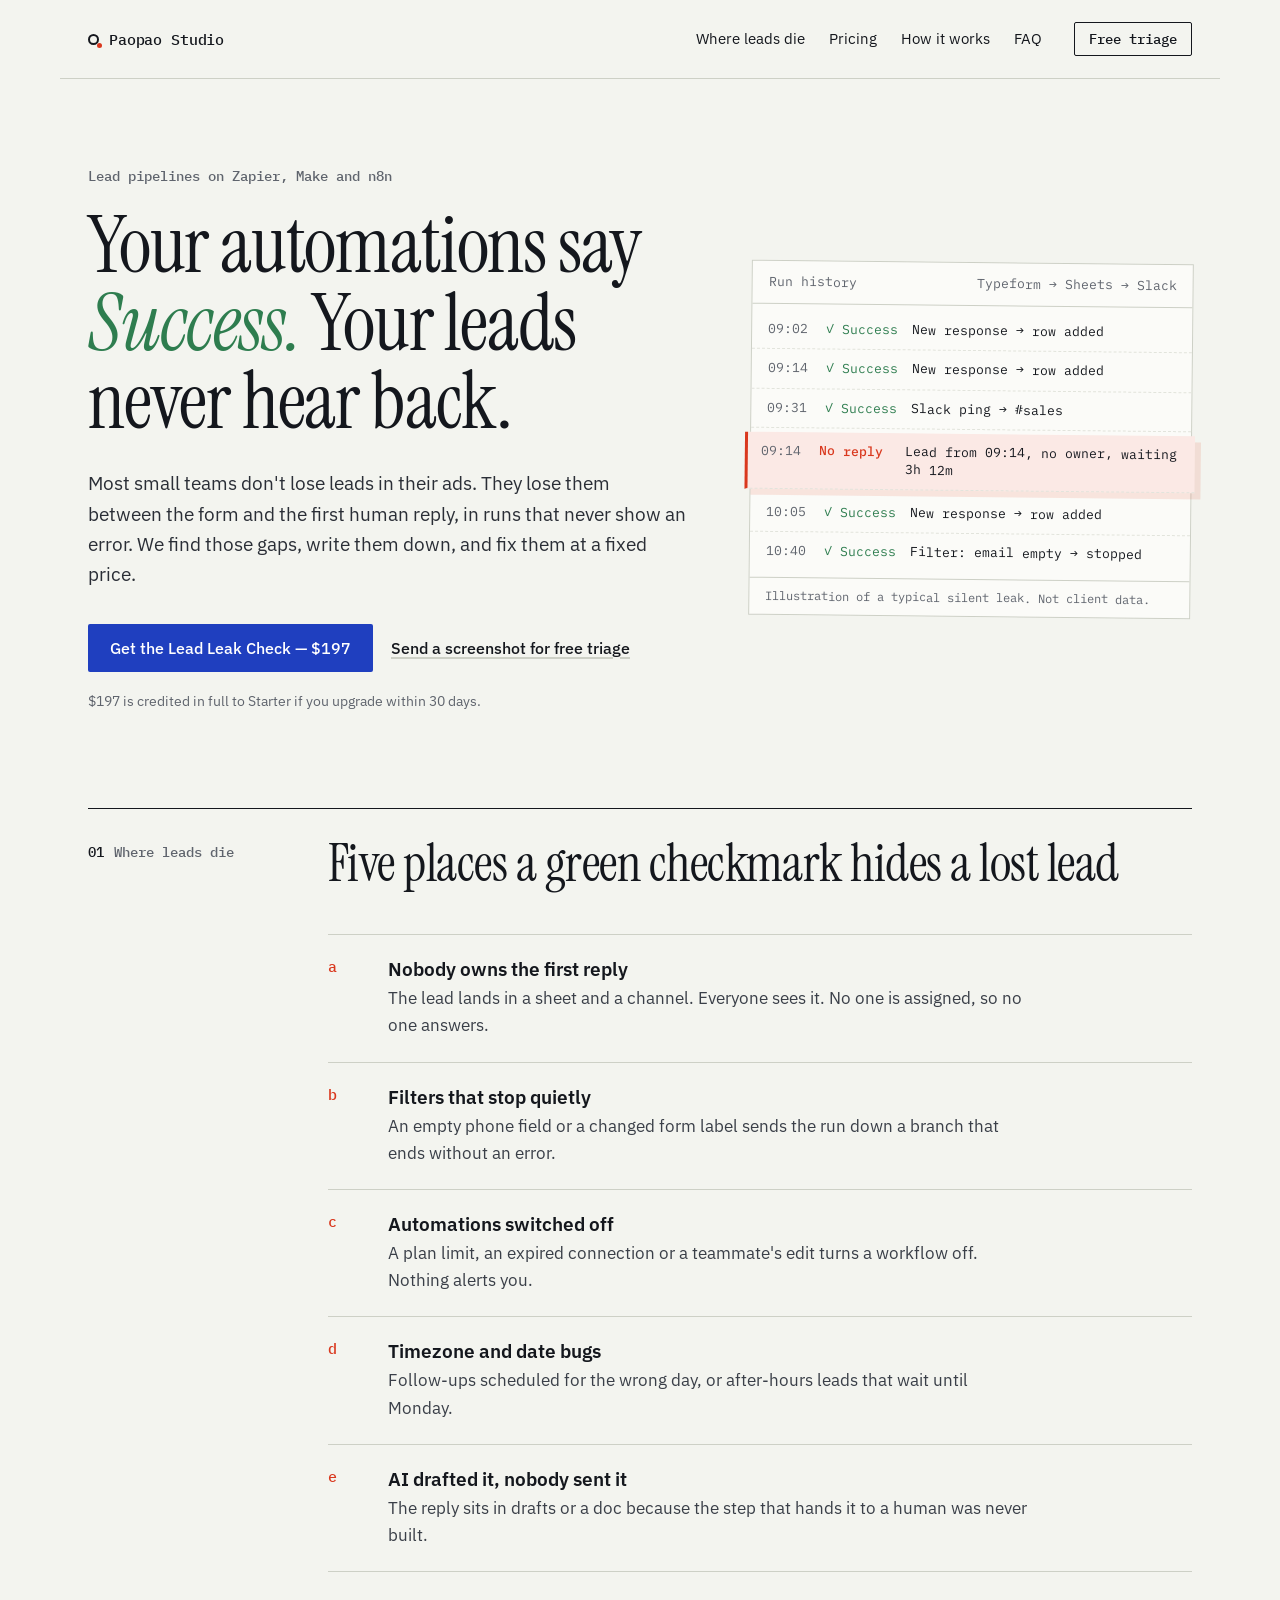
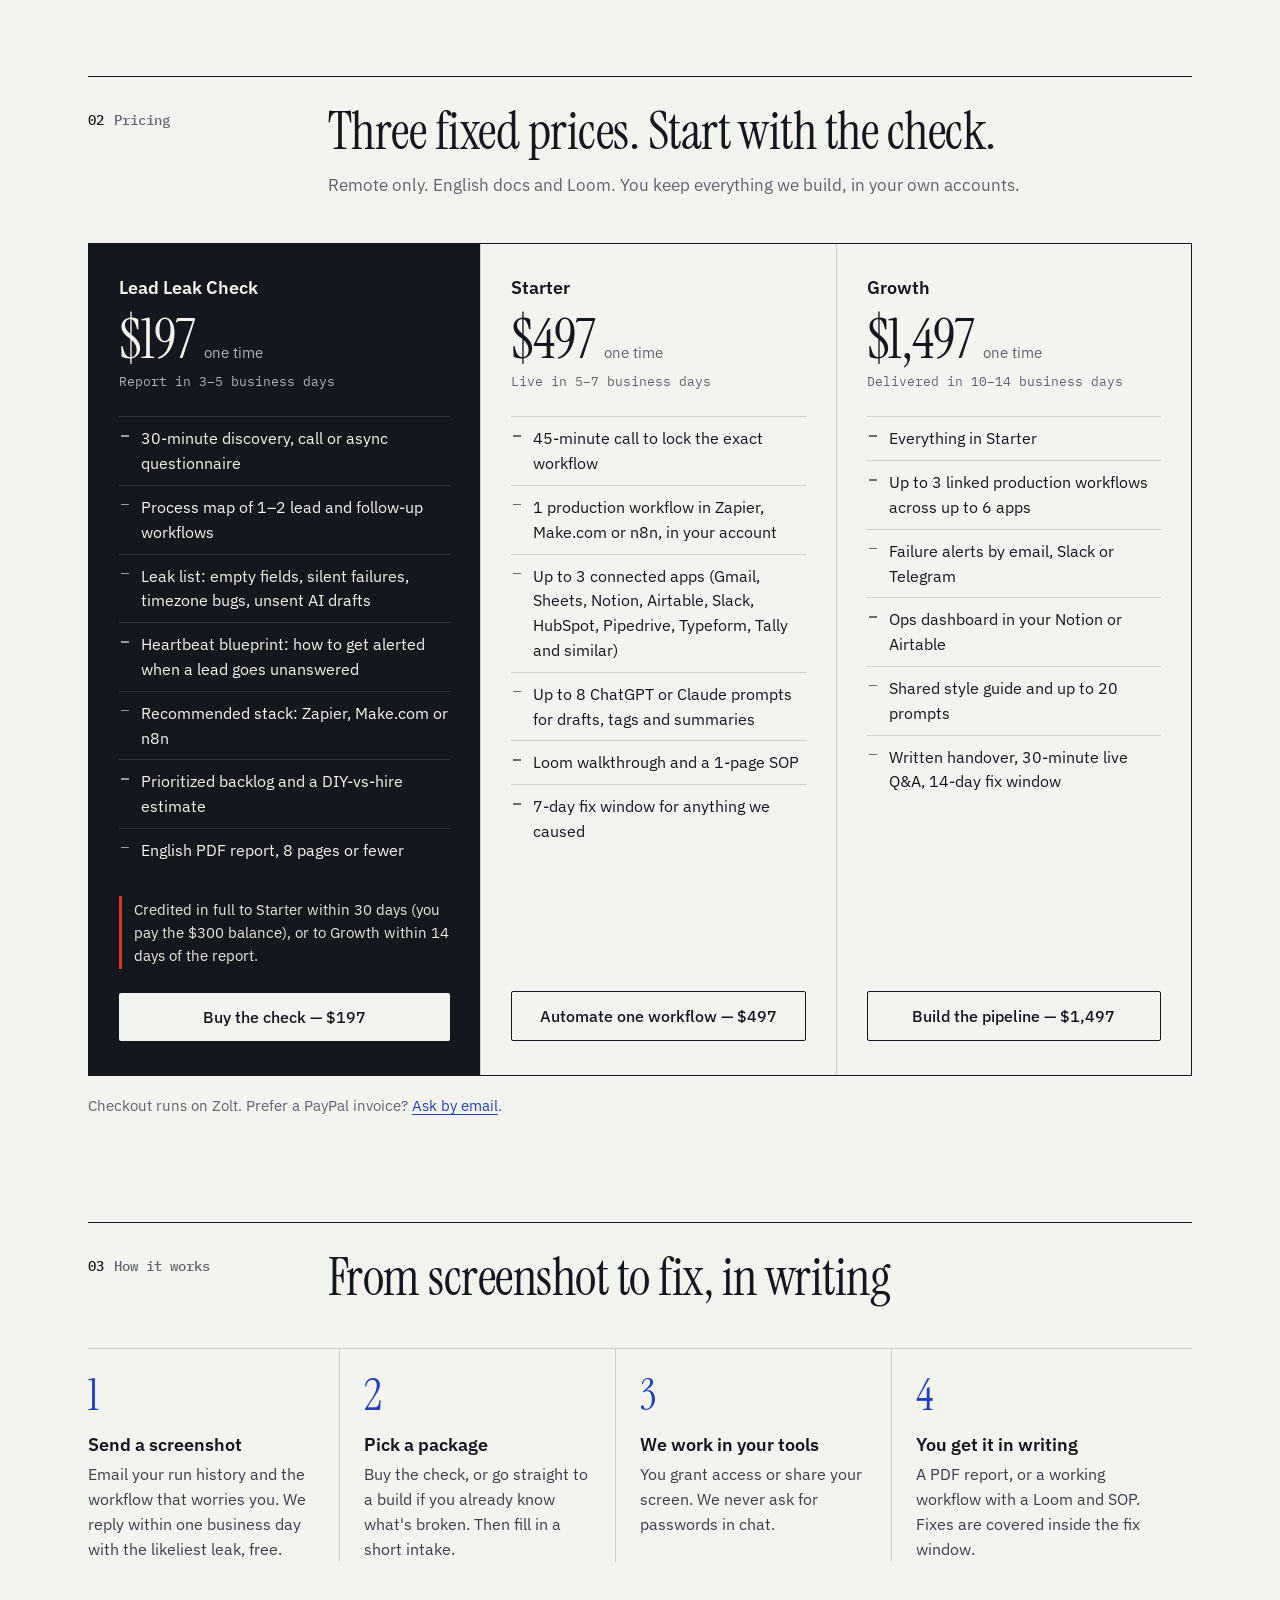
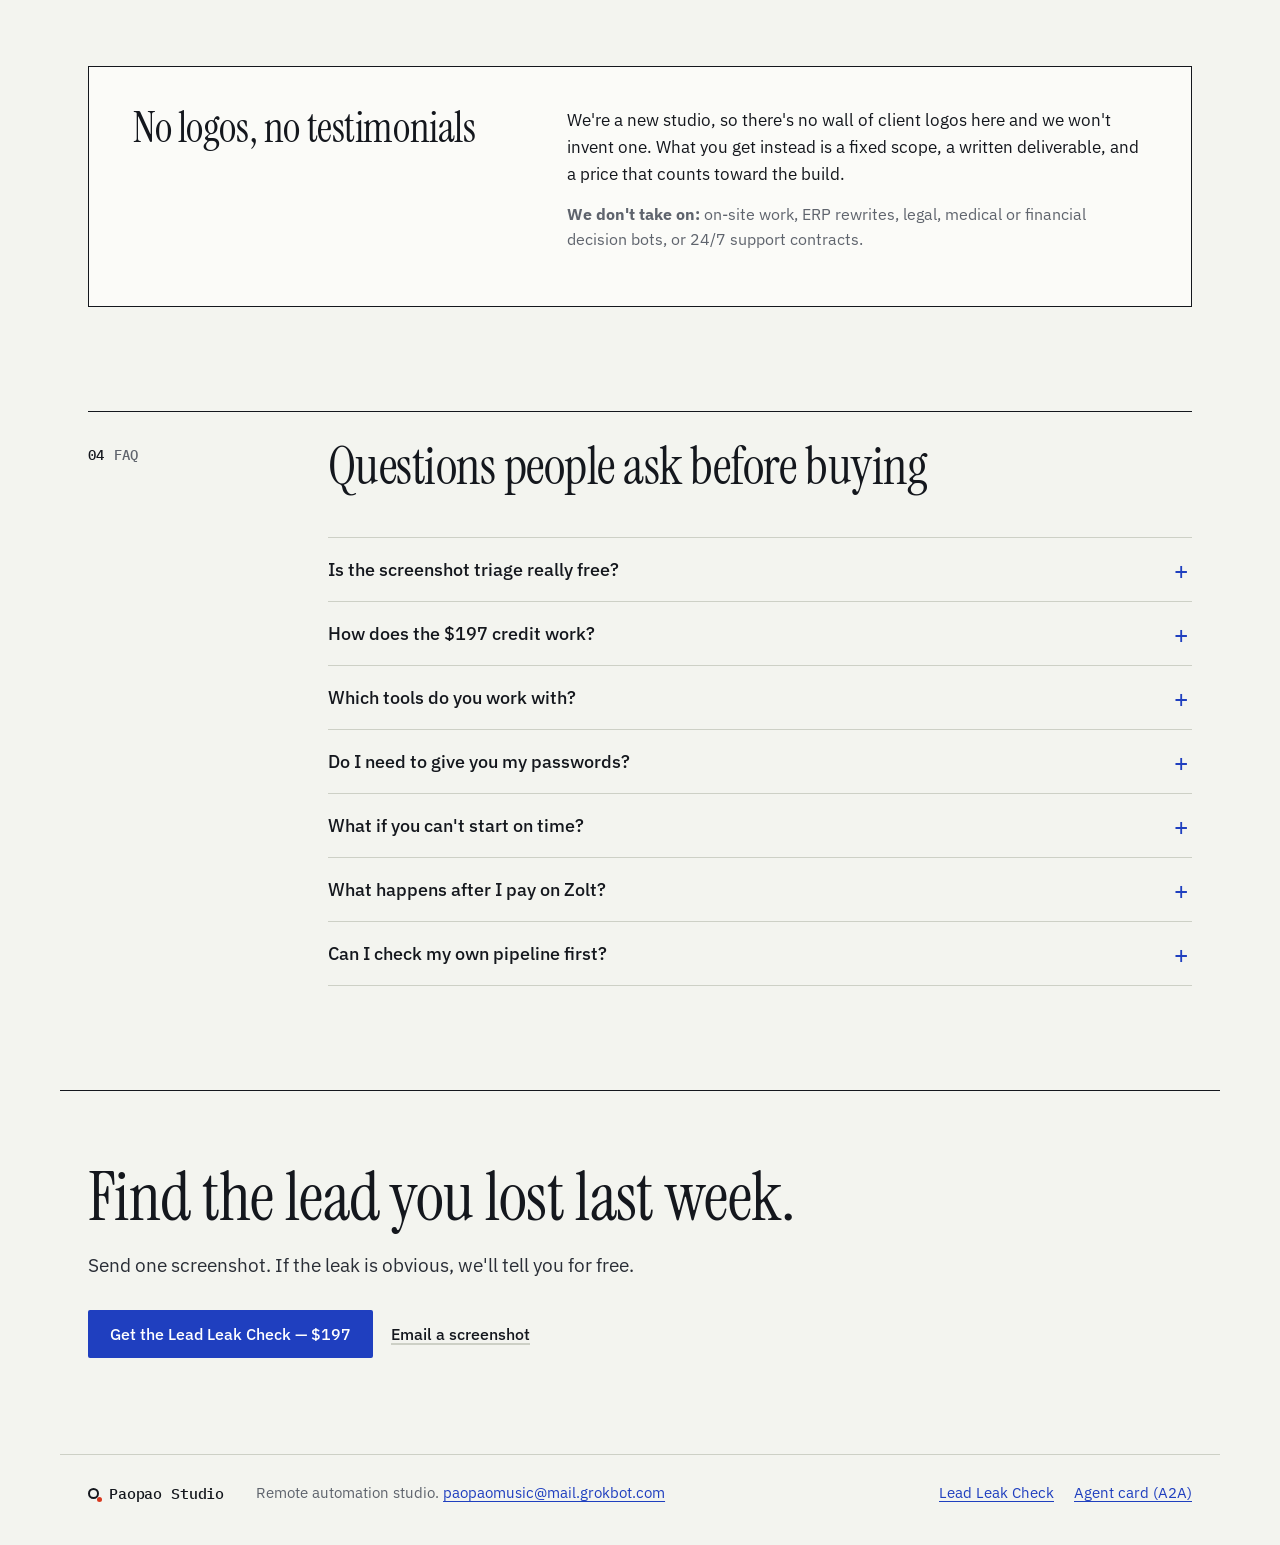
==== index.html @ a598bbf1 "Paopao Studio site" ====
<!doctype html>
<html lang="en">
<head>
<meta charset="utf-8">
<meta name="viewport" content="width=device-width, initial-scale=1">
<title>Lead Leak Check — find where your leads go quiet | Paopao Studio</title>
<meta name="description" content="Fixed-price checks and builds for Zapier, Make and n8n lead pipelines. Lead Leak Check $197 (credited in full to Starter within 30 days), Starter $497, Growth $1,497.">
<link rel="canonical" href="https://paopao-studio.pages.dev/">
<meta property="og:type" content="website">
<meta property="og:title" content="Your automations say Success. Your leads never hear back.">
<meta property="og:description" content="Lead Leak Check $197 — a written map of where leads drop between the form and the first human reply.">
<meta property="og:url" content="https://paopao-studio.pages.dev/">
<meta name="theme-color" content="#F3F4EF">
<link rel="icon" href="assets/favicon.svg" type="image/svg+xml">
<link rel="preconnect" href="https://fonts.googleapis.com">
<link rel="preconnect" href="https://fonts.gstatic.com" crossorigin>
<link href="https://fonts.googleapis.com/css2?family=IBM+Plex+Mono:wght@400;500&family=IBM+Plex+Sans:wght@400;500;600&family=Instrument+Serif:ital@0;1&display=swap" rel="stylesheet">
<link rel="stylesheet" href="assets/styles.css">
<script type="application/ld+json">
{
  "@context": "https://schema.org",
  "@type": "ProfessionalService",
  "name": "Paopao Studio",
  "url": "https://paopao-studio.pages.dev/",
  "email": "paopaomusic@mail.grokbot.com",
  "areaServed": "Worldwide (remote only)",
  "description": "Fixed-price lead pipeline checks and automation builds in Zapier, Make.com and n8n.",
  "hasOfferCatalog": {
    "@type": "OfferCatalog",
    "name": "Lead pipeline packages",
    "itemListElement": [
      {"@type": "Offer", "name": "Lead Leak Check", "price": "197", "priceCurrency": "USD", "url": "https://zolt.me/product/e8fefeba-6506-4d29-a91e-48f5066eef60"},
      {"@type": "Offer", "name": "Starter build", "price": "497", "priceCurrency": "USD", "url": "https://zolt.me/product/f3555553-e685-4491-a5eb-20258c6118df"},
      {"@type": "Offer", "name": "Growth build", "price": "1497", "priceCurrency": "USD", "url": "https://zolt.me/product/e8fefeba-6506-4d29-a91e-48f5066eef60"}
    ]
  }
}
</script>
</head>
<body>
<a class="skip" href="#main">Skip to content</a>

<header class="top wrap">
  <a class="mark" href="./" aria-label="Paopao Studio home"><span class="mark-dot" aria-hidden="true"></span>Paopao Studio</a>
  <nav aria-label="Main">
    <a href="#leaks">Where leads die</a>
    <a href="#pricing">Pricing</a>
    <a href="#process">How it works</a>
    <a href="#faq">FAQ</a>
  </nav>
  <a class="top-cta" href="mailto:paopaomusic@mail.grokbot.com?subject=Free%20leak%20triage%20(site%3Aheader)">Free triage</a>
</header>

<main id="main">

<section class="hero wrap">
  <div class="hero-copy">
    <p class="kicker">Lead pipelines on Zapier, Make and n8n</p>
    <h1>Your automations say <em>Success.</em> Your leads never hear back.</h1>
    <p class="lede">Most small teams don't lose leads in their ads. They lose them between the form and the first human reply, in runs that never show an error. We find those gaps, write them down, and fix them at a fixed price.</p>
    <div class="actions">
      <a class="btn btn-primary" href="https://zolt.me/product/e8fefeba-6506-4d29-a91e-48f5066eef60?utm_source=paopao_site&amp;utm_medium=landing&amp;utm_campaign=lead_leak_1029&amp;utm_content=hero">Get the Lead Leak Check — $197</a>
      <a class="btn btn-quiet" href="mailto:paopaomusic@mail.grokbot.com?subject=Free%20leak%20triage%20(site%3Ahero)&amp;body=1)%20Tools%20you%20use%3A%0A2)%20Which%20workflow%20worries%20you%3A%0A3)%20Timezone%3A%0A(Attach%20a%20screenshot%20of%20your%20Zap%2FMake%2Fn8n%20run%20history.)">Send a screenshot for free triage</a>
    </div>
    <p class="fine">$197 is credited in full to Starter if you upgrade within 30 days.</p>
  </div>

  <figure class="runlog" aria-label="Illustration of a run history where every run succeeded but one lead was never answered">
    <div class="runlog-head">
      <span>Run history</span><span>Typeform → Sheets → Slack</span>
    </div>
    <ol>
      <li><span class="t">09:02</span><span class="ok">Success</span><span class="d">New response → row added</span></li>
      <li><span class="t">09:14</span><span class="ok">Success</span><span class="d">New response → row added</span></li>
      <li><span class="t">09:31</span><span class="ok">Success</span><span class="d">Slack ping → #sales</span></li>
      <li class="leak"><span class="t">09:14</span><span class="bad">No reply</span><span class="d">Lead from 09:14, no owner, waiting 3h 12m</span></li>
      <li><span class="t">10:05</span><span class="ok">Success</span><span class="d">New response → row added</span></li>
      <li><span class="t">10:40</span><span class="ok">Success</span><span class="d">Filter: email empty → stopped</span></li>
    </ol>
    <figcaption>Illustration of a typical silent leak. Not client data.</figcaption>
  </figure>
</section>

<section id="leaks" class="leaks wrap">
  <div class="section-head">
    <p class="label"><span>01</span>Where leads die</p>
    <h2>Five places a green checkmark hides a lost lead</h2>
  </div>
  <ol class="ledger">
    <li><span class="n">a</span><div><h3>Nobody owns the first reply</h3><p>The lead lands in a sheet and a channel. Everyone sees it. No one is assigned, so no one answers.</p></div></li>
    <li><span class="n">b</span><div><h3>Filters that stop quietly</h3><p>An empty phone field or a changed form label sends the run down a branch that ends without an error.</p></div></li>
    <li><span class="n">c</span><div><h3>Automations switched off</h3><p>A plan limit, an expired connection or a teammate's edit turns a workflow off. Nothing alerts you.</p></div></li>
    <li><span class="n">d</span><div><h3>Timezone and date bugs</h3><p>Follow-ups scheduled for the wrong day, or after-hours leads that wait until Monday.</p></div></li>
    <li><span class="n">e</span><div><h3>AI drafted it, nobody sent it</h3><p>The reply sits in drafts or a doc because the step that hands it to a human was never built.</p></div></li>
  </ol>
</section>

<section id="pricing" class="pricing wrap">
  <div class="section-head">
    <p class="label"><span>02</span>Pricing</p>
    <h2>Three fixed prices. Start with the check.</h2>
    <p class="sub">Remote only. English docs and Loom. You keep everything we build, in your own accounts.</p>
  </div>

  <div class="plans">
    <article class="plan plan-entry">
      <header>
        <h3>Lead Leak Check</h3>
        <p class="price"><span>$197</span> one time</p>
        <p class="when">Report in 3–5 business days</p>
      </header>
      <ul>
        <li>30-minute discovery, call or async questionnaire</li>
        <li>Process map of 1–2 lead and follow-up workflows</li>
        <li>Leak list: empty fields, silent failures, timezone bugs, unsent AI drafts</li>
        <li>Heartbeat blueprint: how to get alerted when a lead goes unanswered</li>
        <li>Recommended stack: Zapier, Make.com or n8n</li>
        <li>Prioritized backlog and a DIY-vs-hire estimate</li>
        <li>English PDF report, 8 pages or fewer</li>
      </ul>
      <p class="credit">Credited in full to Starter within 30 days (you pay the $300 balance), or to Growth within 14 days of the report.</p>
      <a class="btn btn-primary" href="https://zolt.me/product/e8fefeba-6506-4d29-a91e-48f5066eef60?utm_source=paopao_site&amp;utm_medium=landing&amp;utm_campaign=lead_leak_1029&amp;utm_content=pricing_check">Buy the check — $197</a>
    </article>

    <article class="plan">
      <header>
        <h3>Starter</h3>
        <p class="price"><span>$497</span> one time</p>
        <p class="when">Live in 5–7 business days</p>
      </header>
      <ul>
        <li>45-minute call to lock the exact workflow</li>
        <li>1 production workflow in Zapier, Make.com or n8n, in your account</li>
        <li>Up to 3 connected apps (Gmail, Sheets, Notion, Airtable, Slack, HubSpot, Pipedrive, Typeform, Tally and similar)</li>
        <li>Up to 8 ChatGPT or Claude prompts for drafts, tags and summaries</li>
        <li>Loom walkthrough and a 1-page SOP</li>
        <li>7-day fix window for anything we caused</li>
      </ul>
      <a class="btn btn-line" href="https://zolt.me/product/f3555553-e685-4491-a5eb-20258c6118df?utm_source=paopao_site&amp;utm_medium=landing&amp;utm_campaign=lead_leak_1029&amp;utm_content=pricing_starter">Automate one workflow — $497</a>
    </article>

    <article class="plan">
      <header>
        <h3>Growth</h3>
        <p class="price"><span>$1,497</span> one time</p>
        <p class="when">Delivered in 10–14 business days</p>
      </header>
      <ul>
        <li>Everything in Starter</li>
        <li>Up to 3 linked production workflows across up to 6 apps</li>
        <li>Failure alerts by email, Slack or Telegram</li>
        <li>Ops dashboard in your Notion or Airtable</li>
        <li>Shared style guide and up to 20 prompts</li>
        <li>Written handover, 30-minute live Q&amp;A, 14-day fix window</li>
      </ul>
            <a class="btn btn-line" href="mailto:paopaomusic@mail.grokbot.com?subject=Growth%20build%20%241%2C497%20(site%3Apricing)">Build the pipeline — $1,497</a>
    </article>
  </div>
  <p class="pay-note">Checkout runs on Zolt. Prefer a PayPal invoice? <a href="mailto:paopaomusic@mail.grokbot.com?subject=PayPal%20invoice%20request%20(site%3Apricing)">Ask by email</a>.</p>
</section>

<section id="process" class="process wrap">
  <div class="section-head">
    <p class="label"><span>03</span>How it works</p>
    <h2>From screenshot to fix, in writing</h2>
  </div>
  <ol class="steps">
    <li><span class="n">1</span><h3>Send a screenshot</h3><p>Email your run history and the workflow that worries you. We reply within one business day with the likeliest leak, free.</p></li>
    <li><span class="n">2</span><h3>Pick a package</h3><p>Buy the check, or go straight to a build if you already know what's broken. Then fill in a short intake.</p></li>
    <li><span class="n">3</span><h3>We work in your tools</h3><p>You grant access or share your screen. We never ask for passwords in chat.</p></li>
    <li><span class="n">4</span><h3>You get it in writing</h3><p>A PDF report, or a working workflow with a Loom and SOP. Fixes are covered inside the fix window.</p></li>
  </ol>
</section>

<section class="honest wrap">
  <div class="honest-inner">
    <h2>No logos, no testimonials</h2>
    <p>We're a new studio, so there's no wall of client logos here and we won't invent one. What you get instead is a fixed scope, a written deliverable, and a price that counts toward the build.</p>
    <p class="not"><strong>We don't take on:</strong> on-site work, ERP rewrites, legal, medical or financial decision bots, or 24/7 support contracts.</p>
  </div>
</section>

<section id="faq" class="faq wrap">
  <div class="section-head">
    <p class="label"><span>04</span>FAQ</p>
    <h2>Questions people ask before buying</h2>
  </div>
  <div class="qa">
    <details>
      <summary>Is the screenshot triage really free?</summary>
      <p>Yes. Send a screenshot of your Zap, Make or n8n run history and tell us which workflow worries you. We'll point to the likeliest silent drop. No call needed, and no obligation to buy.</p>
    </details>
    <details>
      <summary>How does the $197 credit work?</summary>
      <p>If you buy Starter within 30 days of your Lead Leak Check, the full $197 counts toward it and you pay the $300 balance. If you buy Growth within 14 days of receiving the report, the full $197 counts toward Growth too.</p>
    </details>
    <details>
      <summary>Which tools do you work with?</summary>
      <p>Zapier, Make.com and n8n, plus ChatGPT or Claude, Notion, Airtable, Google Sheets, email, Slack, Telegram and light CRMs such as HubSpot (free) and Pipedrive.</p>
    </details>
    <details>
      <summary>Do I need to give you my passwords?</summary>
      <p>No. You invite us to the workspace or share your screen. Everything is built in your accounts, so you own it after handover.</p>
    </details>
    <details>
      <summary>What if you can't start on time?</summary>
      <p>If we can't start within 10 business days of payment and access, you get a full refund. Once the report is sent, or a build has started, we don't refund; we rework inside the fix window instead.</p>
    </details>
    <details>
      <summary>What happens after I pay on Zolt?</summary>
      <p>Reply to the order email, or write to paopaomusic@mail.grokbot.com, with your tools, a run-history screenshot and your timezone. We confirm fit within one business day.</p>
    </details>
    <details>
      <summary>Can I check my own pipeline first?</summary>
      <p>Yes. Our open-source <a href="https://github.com/paopao-studio-ai/lead-leak-check-mcp">lead-leak-check MCP server</a> turns a pipeline description into a risk list, and our free n8n missed-lead heartbeat template alerts you when a lead waits too long. <!-- TODO: link n8n template once published --></p>
    </details>
  </div>
</section>

<section class="close wrap">
  <h2>Find the lead you lost last week.</h2>
  <p>Send one screenshot. If the leak is obvious, we'll tell you for free.</p>
  <div class="actions">
    <a class="btn btn-primary" href="https://zolt.me/product/e8fefeba-6506-4d29-a91e-48f5066eef60?utm_source=paopao_site&amp;utm_medium=landing&amp;utm_campaign=lead_leak_1029&amp;utm_content=close">Get the Lead Leak Check — $197</a>
    <a class="btn btn-quiet" href="mailto:paopaomusic@mail.grokbot.com?subject=Free%20leak%20triage%20(site%3Aclose)">Email a screenshot</a>
  </div>
</section>

</main>

<footer class="foot wrap">
  <p class="mark"><span class="mark-dot" aria-hidden="true"></span>Paopao Studio</p>
  <p>Remote automation studio. <a href="mailto:paopaomusic@mail.grokbot.com">paopaomusic@mail.grokbot.com</a></p>
  <p class="foot-links"><a href="https://zolt.me/product/e8fefeba-6506-4d29-a91e-48f5066eef60?utm_source=paopao_site&amp;utm_medium=landing&amp;utm_campaign=lead_leak_1029&amp;utm_content=footer">Lead Leak Check</a> <a href=".well-known/agent-card.json">Agent card (A2A)</a></p>
</footer>

<script data-goatcounter="https://paopaostudio.goatcounter.com/count" async src="//gc.zgo.at/count.js"></script>
</body>
</html>
---- assets/styles.css ----
:root{
  --paper:#F3F4EF; --ink:#14171D; --cobalt:#1F3FBF; --signal:#D9381E; --pass:#2E7D4F;
  --rule:#CDD0C6; --muted:#5F646D; --panel:#FBFBF8;
  --serif:"Instrument Serif", "Iowan Old Style", Georgia, serif;
  --sans:"IBM Plex Sans", system-ui, -apple-system, "Segoe UI", sans-serif;
  --mono:"IBM Plex Mono", ui-monospace, "SFMono-Regular", Menlo, monospace;
}
*{box-sizing:border-box}
html{scroll-behavior:smooth}
body{margin:0;background:var(--paper);color:var(--ink);font:400 17px/1.6 var(--sans);-webkit-font-smoothing:antialiased}
a{color:var(--cobalt);text-underline-offset:3px}
a:focus-visible,summary:focus-visible{outline:2px solid var(--cobalt);outline-offset:3px}
h1,h2,h3{margin:0;font-weight:400}
.wrap{max-width:1160px;margin:0 auto;padding:0 28px}
.skip{position:absolute;left:-9999px}.skip:focus{left:12px;top:12px;background:var(--ink);color:var(--paper);padding:8px 12px}

/* header */
.top{display:flex;align-items:center;gap:32px;padding-top:22px;padding-bottom:22px;border-bottom:1px solid var(--rule)}
.mark{display:inline-flex;align-items:center;gap:10px;font:500 15px var(--mono);color:var(--ink);text-decoration:none;letter-spacing:-.01em}
.mark-dot{width:11px;height:11px;border-radius:50%;border:2px solid var(--ink);position:relative}
.mark-dot::after{content:"";position:absolute;width:5px;height:5px;border-radius:50%;background:var(--signal);right:-5px;bottom:-5px}
.top nav{display:flex;gap:24px;margin-left:auto}
.top nav a{color:var(--ink);text-decoration:none;font-size:15px}
.top nav a:hover{text-decoration:underline}
.top-cta{font:500 14px var(--mono);color:var(--ink);border:1px solid var(--ink);padding:7px 14px;border-radius:2px;text-decoration:none}
.top-cta:hover{background:var(--ink);color:var(--paper)}

/* hero */
.hero{display:grid;grid-template-columns:1.15fr .85fr;gap:64px;align-items:center;padding-top:88px;padding-bottom:96px}
.kicker{font:500 14px var(--mono);color:var(--muted);margin:0 0 22px}
h1{font-family:var(--serif);font-size:clamp(44px,6.2vw,80px);line-height:.98;letter-spacing:-.015em}
h1 em{font-style:italic;color:var(--pass)}
.lede{font-size:19px;max-width:34em;margin:28px 0 34px;color:#2A2E36}
.actions{display:flex;flex-wrap:wrap;gap:14px;align-items:center}
.btn{display:inline-block;font:500 16px var(--sans);text-decoration:none;padding:14px 22px;border-radius:2px;transition:background .15s,color .15s}
.btn-primary{background:var(--cobalt);color:#fff}
.btn-primary:hover{background:#16309A}
.btn-quiet{color:var(--ink);padding-left:4px;padding-right:4px;text-decoration:underline;text-decoration-color:var(--rule);text-decoration-thickness:2px}
.btn-quiet:hover{text-decoration-color:var(--ink)}
.btn-line{border:1px solid var(--ink);color:var(--ink)}
.btn-line:hover{background:var(--ink);color:var(--paper)}
.fine{font-size:14px;color:var(--muted);margin:18px 0 0}

/* run log illustration */
.runlog{margin:0;background:var(--panel);border:1px solid var(--rule);font:400 13px/1.4 var(--mono);transform:rotate(.6deg)}
.runlog-head{display:flex;justify-content:space-between;padding:12px 16px;border-bottom:1px solid var(--rule);color:var(--muted)}
.runlog ol{list-style:none;margin:0;padding:6px 0}
.runlog li{display:grid;grid-template-columns:48px 76px 1fr;gap:10px;padding:10px 16px;border-bottom:1px dashed #E2E4DC}
.runlog li:last-child{border-bottom:0}
.runlog .t{color:var(--muted)}
.runlog .ok{color:var(--pass)}
.runlog .ok::before{content:"✓ "}
.runlog .leak{background:#FBE9E5;border-left:3px solid var(--signal);padding-left:13px;margin:4px -10px 4px 0;transform:translateX(-6px);box-shadow:6px 6px 0 rgba(217,56,30,.12)}
.runlog .bad{color:var(--signal);font-weight:500}
.runlog .leak .d{color:var(--ink)}
.runlog figcaption{padding:10px 16px;border-top:1px solid var(--rule);color:var(--muted);font-size:12px}

/* sections */
section{scroll-margin-top:24px}
.section-head{display:grid;grid-template-columns:200px 1fr;column-gap:40px;padding-top:28px;border-top:1px solid var(--ink);margin-bottom:44px}
.label{font:500 14px var(--mono);margin:6px 0 0;color:var(--muted)}
.label span{color:var(--ink);margin-right:10px}
h2{font-family:var(--serif);font-size:clamp(34px,4.2vw,52px);line-height:1.02;letter-spacing:-.01em;max-width:16em}
.sub{grid-column:2;color:var(--muted);margin:14px 0 0}
.leaks,.pricing,.process,.faq{padding-bottom:104px}

.ledger{list-style:none;margin:0;padding:0 0 0 240px}
.ledger li{display:grid;grid-template-columns:44px 1fr;gap:16px;padding:22px 0;border-bottom:1px solid var(--rule)}
.ledger li:first-child{border-top:1px solid var(--rule)}
.ledger .n{font:500 15px var(--mono);color:var(--signal)}
.ledger h3{font:600 19px var(--sans);margin-bottom:4px}
.ledger p{margin:0;color:#3A3F48;max-width:38em}

/* pricing */
.plans{display:grid;grid-template-columns:1.1fr 1fr 1fr;border:1px solid var(--ink)}
.plan{padding:32px 30px 34px;display:flex;flex-direction:column;border-left:1px solid var(--rule)}
.plan:first-child{border-left:0}
.plan-entry{background:var(--ink);color:var(--paper)}
.plan h3{font:600 18px var(--sans)}
.price{margin:12px 0 2px;font-size:15px;color:var(--muted)}
.plan-entry .price,.plan-entry .when{color:#AEB3BB}
.price span{font:400 56px/1 var(--serif);color:var(--ink);margin-right:6px;letter-spacing:-.02em}
.plan-entry .price span{color:var(--paper)}
.when{font:400 13px var(--mono);color:var(--muted);margin:6px 0 0}
.plan ul{list-style:none;margin:26px 0 24px;padding:0;flex:1}
.plan li{padding:9px 0 9px 22px;border-top:1px solid var(--rule);position:relative;font-size:15.5px}
.plan-entry li{border-top-color:#2E333C}
.plan li::before{content:"";position:absolute;left:2px;top:18px;width:8px;height:1.5px;background:currentColor;opacity:.6}
.credit{font-size:14.5px;border-left:3px solid var(--signal);padding:2px 0 2px 12px;margin:0 0 24px;color:#E7E8E2}
.plan-entry .btn-primary{background:var(--paper);color:var(--ink)}
.plan-entry .btn-primary:hover{background:#fff}
.plan .btn{text-align:center}
.pay-note{font-size:15px;color:var(--muted);margin:18px 0 0}

/* process */
.steps{list-style:none;margin:0;padding:0;display:grid;grid-template-columns:repeat(4,1fr);gap:0;border-top:1px solid var(--rule)}
.steps li{padding:24px 24px 0 0;border-right:1px solid var(--rule);margin-right:24px}
.steps li:last-child{border-right:0;margin-right:0}
.steps .n{display:block;font:400 44px/1 var(--serif);color:var(--cobalt);margin-bottom:16px}
.steps h3{font:600 18px var(--sans);margin-bottom:6px}
.steps p{margin:0;color:#3A3F48;font-size:15.5px}

/* honesty */
.honest{padding-bottom:104px}
.honest-inner{border:1px solid var(--ink);padding:40px 44px;display:grid;grid-template-columns:.8fr 1.2fr;column-gap:48px;background:var(--panel)}
.honest-inner h2{font-size:clamp(30px,3.4vw,42px);grid-row:span 2}
.honest-inner p{margin:0 0 14px}
.honest .not{color:var(--muted);font-size:15.5px}

/* faq */
.qa{margin-left:240px;border-top:1px solid var(--rule)}
details{border-bottom:1px solid var(--rule)}
summary{cursor:pointer;list-style:none;padding:20px 40px 20px 0;font:500 18px var(--sans);position:relative}
summary::-webkit-details-marker{display:none}
summary::after{content:"+";position:absolute;right:4px;top:16px;font:400 24px var(--mono);color:var(--cobalt)}
details[open] summary::after{content:"–"}
details p{margin:0 0 22px;max-width:40em;color:#3A3F48}

/* close */
.close{padding-top:72px;padding-bottom:96px;border-top:1px solid var(--ink);text-align:left}
.close h2{font-size:clamp(40px,5.4vw,68px);max-width:12em}
.close p{font-size:19px;color:#2A2E36;margin:18px 0 30px}

.foot{display:flex;flex-wrap:wrap;gap:12px 32px;align-items:center;padding-top:26px;padding-bottom:40px;border-top:1px solid var(--rule);font-size:14.5px;color:var(--muted)}
.foot p{margin:0}
.foot-links{margin-left:auto!important;display:flex;gap:20px}

@media (max-width:900px){
  .hero{grid-template-columns:1fr;gap:48px;padding-top:56px;padding-bottom:72px}
  .runlog{transform:none}
  .section-head{grid-template-columns:1fr;row-gap:10px}
  .sub{grid-column:1}
  .ledger,.qa{padding-left:0;margin-left:0}
  .plans{grid-template-columns:1fr}
  .plan{border-left:0;border-top:1px solid var(--rule)}
  .plan:first-child{border-top:0}
  .steps{grid-template-columns:1fr 1fr;row-gap:28px}
  .steps li:nth-child(2){border-right:0;margin-right:0}
  .honest-inner{grid-template-columns:1fr;padding:30px 26px}
  .honest-inner h2{margin-bottom:14px}
}
@media (max-width:600px){
  body{font-size:16px}
  .wrap{padding-left:20px;padding-right:20px}
  .top{gap:12px}
  .top nav{display:none}
  .top-cta{margin-left:auto}
  .lede{font-size:17.5px}
  .actions{flex-direction:column;align-items:stretch}
  .btn{text-align:center}
  .runlog li{grid-template-columns:42px 70px 1fr;font-size:12px;padding:9px 12px}
  .runlog .leak{padding-left:9px;margin-right:0;transform:none;box-shadow:none}
  .steps{grid-template-columns:1fr}
  .steps li{border-right:0;margin-right:0;padding-right:0}
  .foot-links{margin-left:0!important}
}
@media (prefers-reduced-motion:reduce){html{scroll-behavior:auto}}
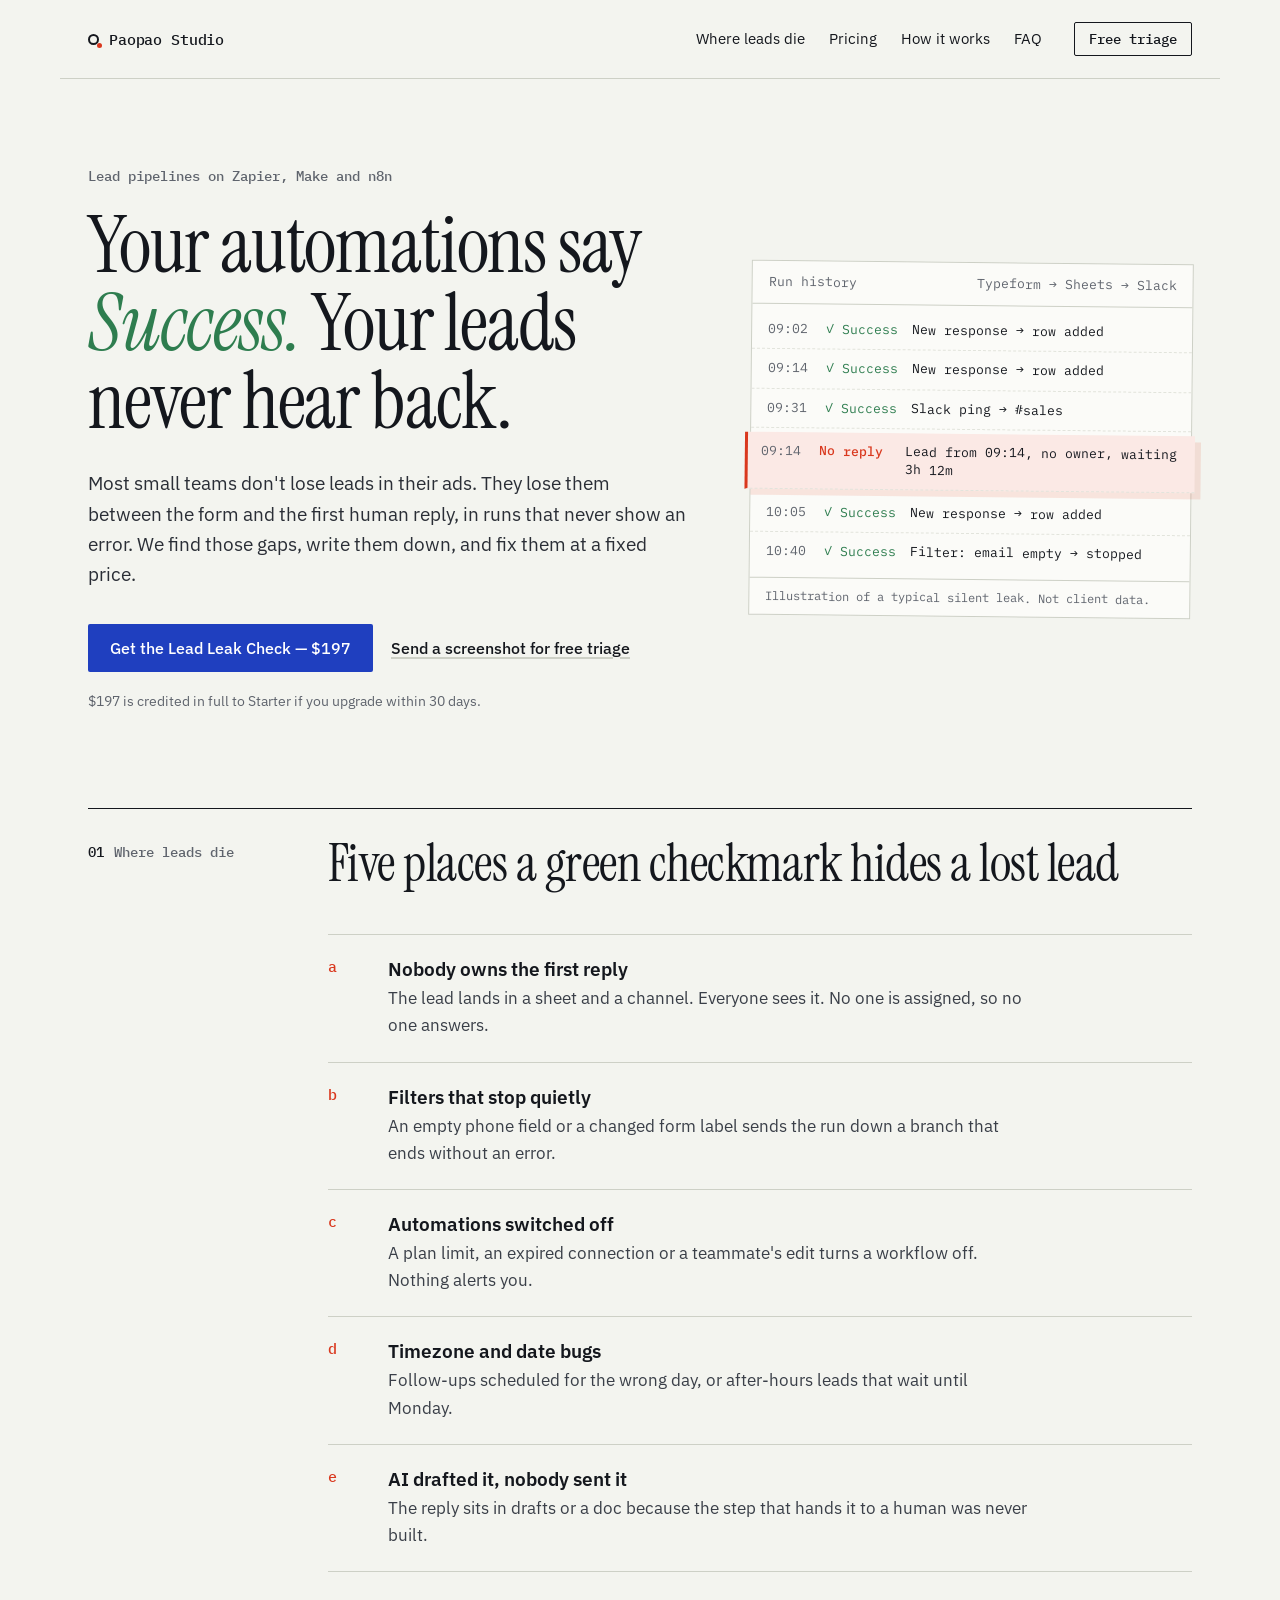
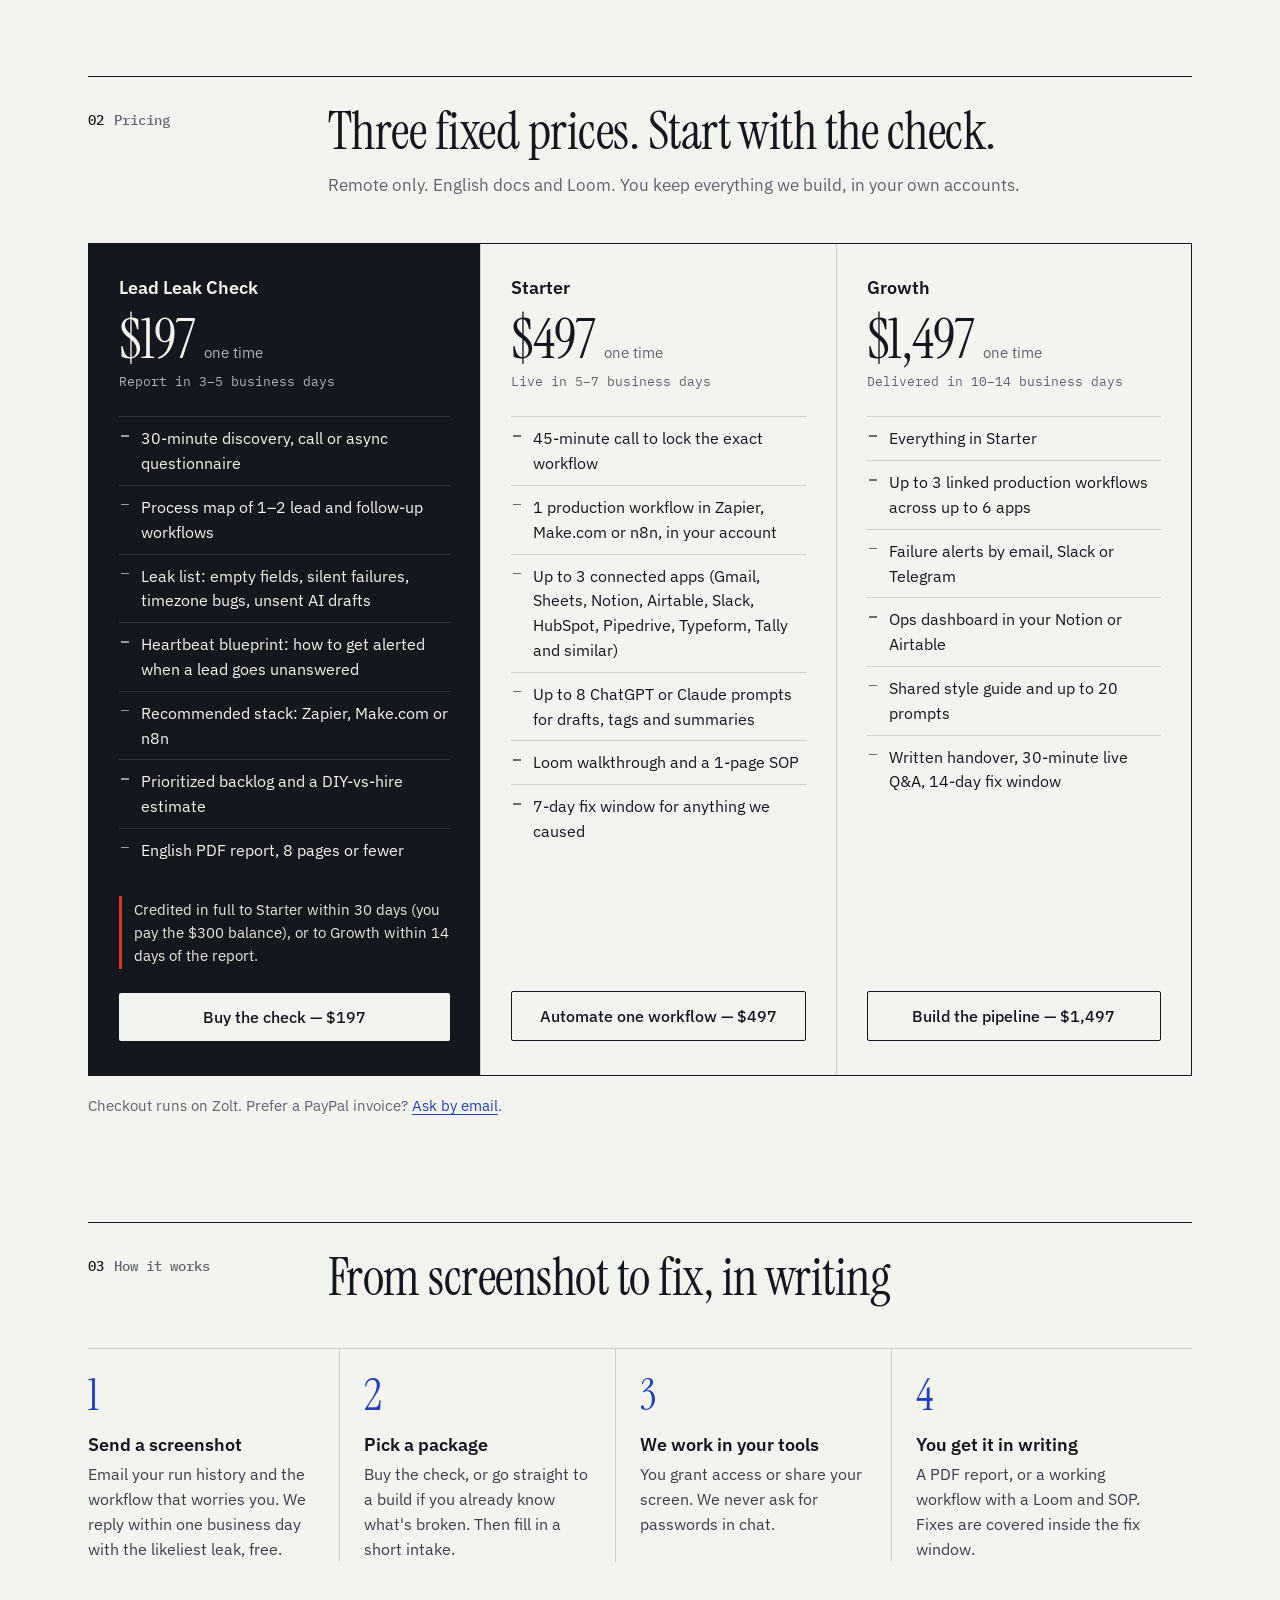
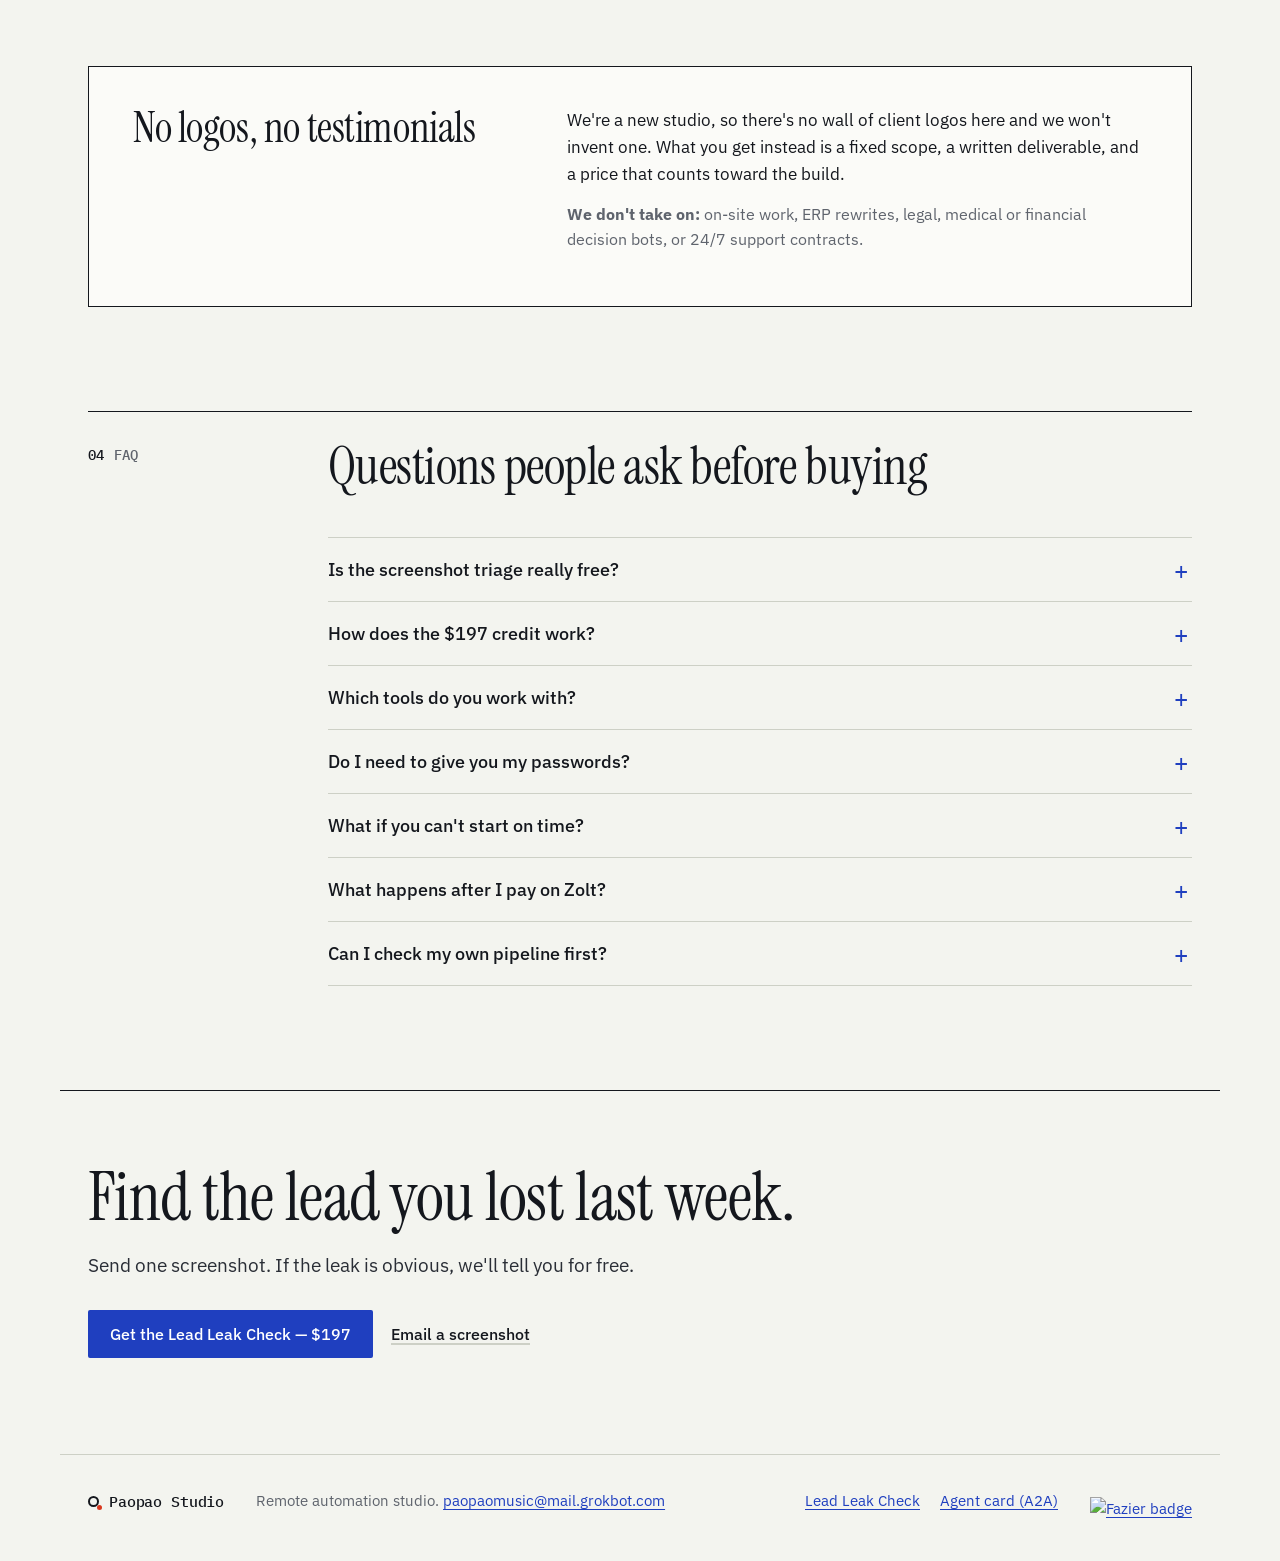
==== commit f49ac301: "Add Fazier badge" ====
--- a/index.html
+++ b/index.html
@@ -212,7 +212,7 @@
     </details>
     <details>
       <summary>Can I check my own pipeline first?</summary>
-      <p>Yes. Our open-source <a href="https://github.com/paopao-studio-ai/lead-leak-check-mcp">lead-leak-check MCP server</a> turns a pipeline description into a risk list, and our free n8n missed-lead heartbeat template alerts you when a lead waits too long. <!-- TODO: link n8n template once published --></p>
+      <p>Yes. Our open-source <a href="https://github.com/paopao-studio-ai/lead-leak-check-mcp">lead-leak-check MCP server</a> turns a pipeline description into a risk list, and our free <a href="https://github.com/paopao-studio-ai/n8n-missed-lead-heartbeat">n8n missed-lead heartbeat template</a> alerts you when a lead waits too long.</p>
     </details>
   </div>
 </section>
@@ -232,6 +232,7 @@
   <p class="mark"><span class="mark-dot" aria-hidden="true"></span>Paopao Studio</p>
   <p>Remote automation studio. <a href="mailto:paopaomusic@mail.grokbot.com">paopaomusic@mail.grokbot.com</a></p>
   <p class="foot-links"><a href="https://zolt.me/product/e8fefeba-6506-4d29-a91e-48f5066eef60?utm_source=paopao_site&amp;utm_medium=landing&amp;utm_campaign=lead_leak_1029&amp;utm_content=footer">Lead Leak Check</a> <a href=".well-known/agent-card.json">Agent card (A2A)</a></p>
+<div class="fazier-badge" style="margin-top:16px;text-align:center"><a href="https://fazier.com" target="_blank" rel="noopener"><img src="https://fazier.com/api/v1//public/badges/launch_badges.svg?badge_type=featured&theme=light" width="250" alt="Fazier badge" /></a></div>
 </footer>
 
 <script data-goatcounter="https://paopaostudio.goatcounter.com/count" async src="//gc.zgo.at/count.js"></script>
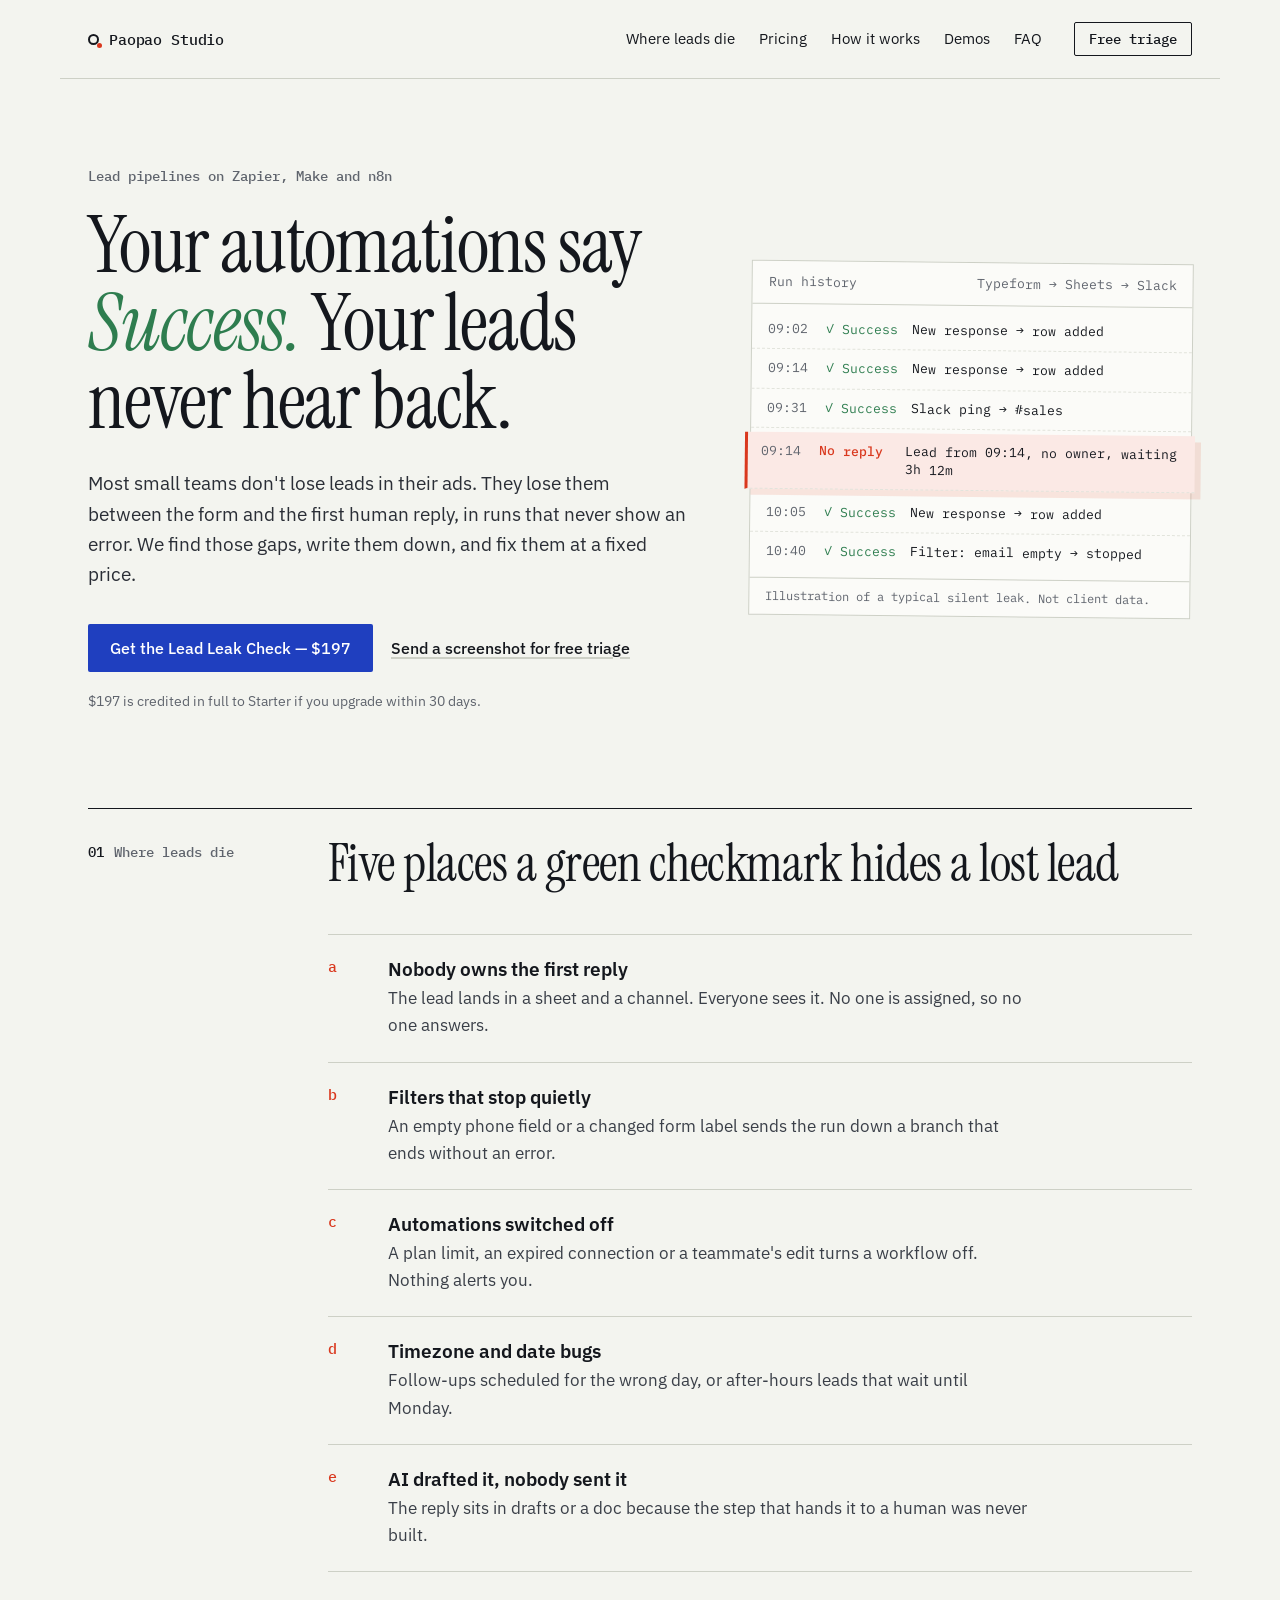
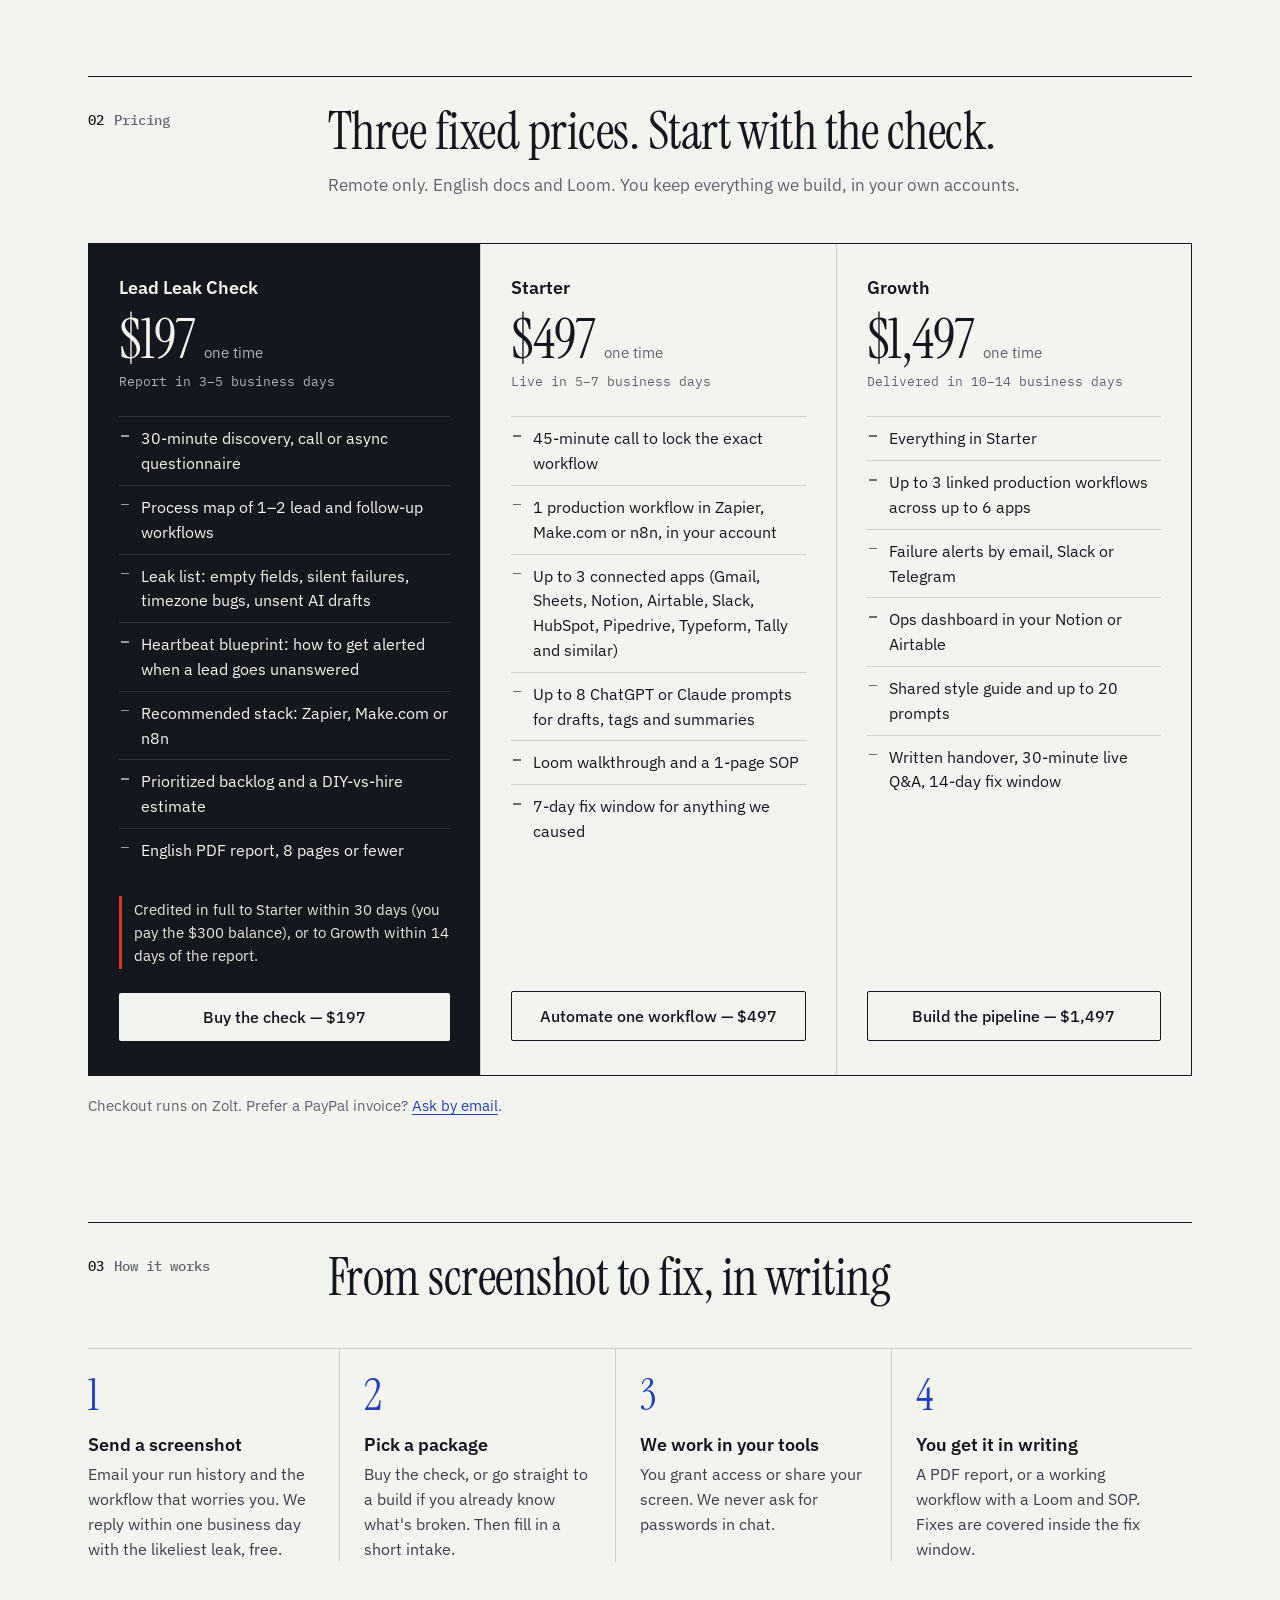
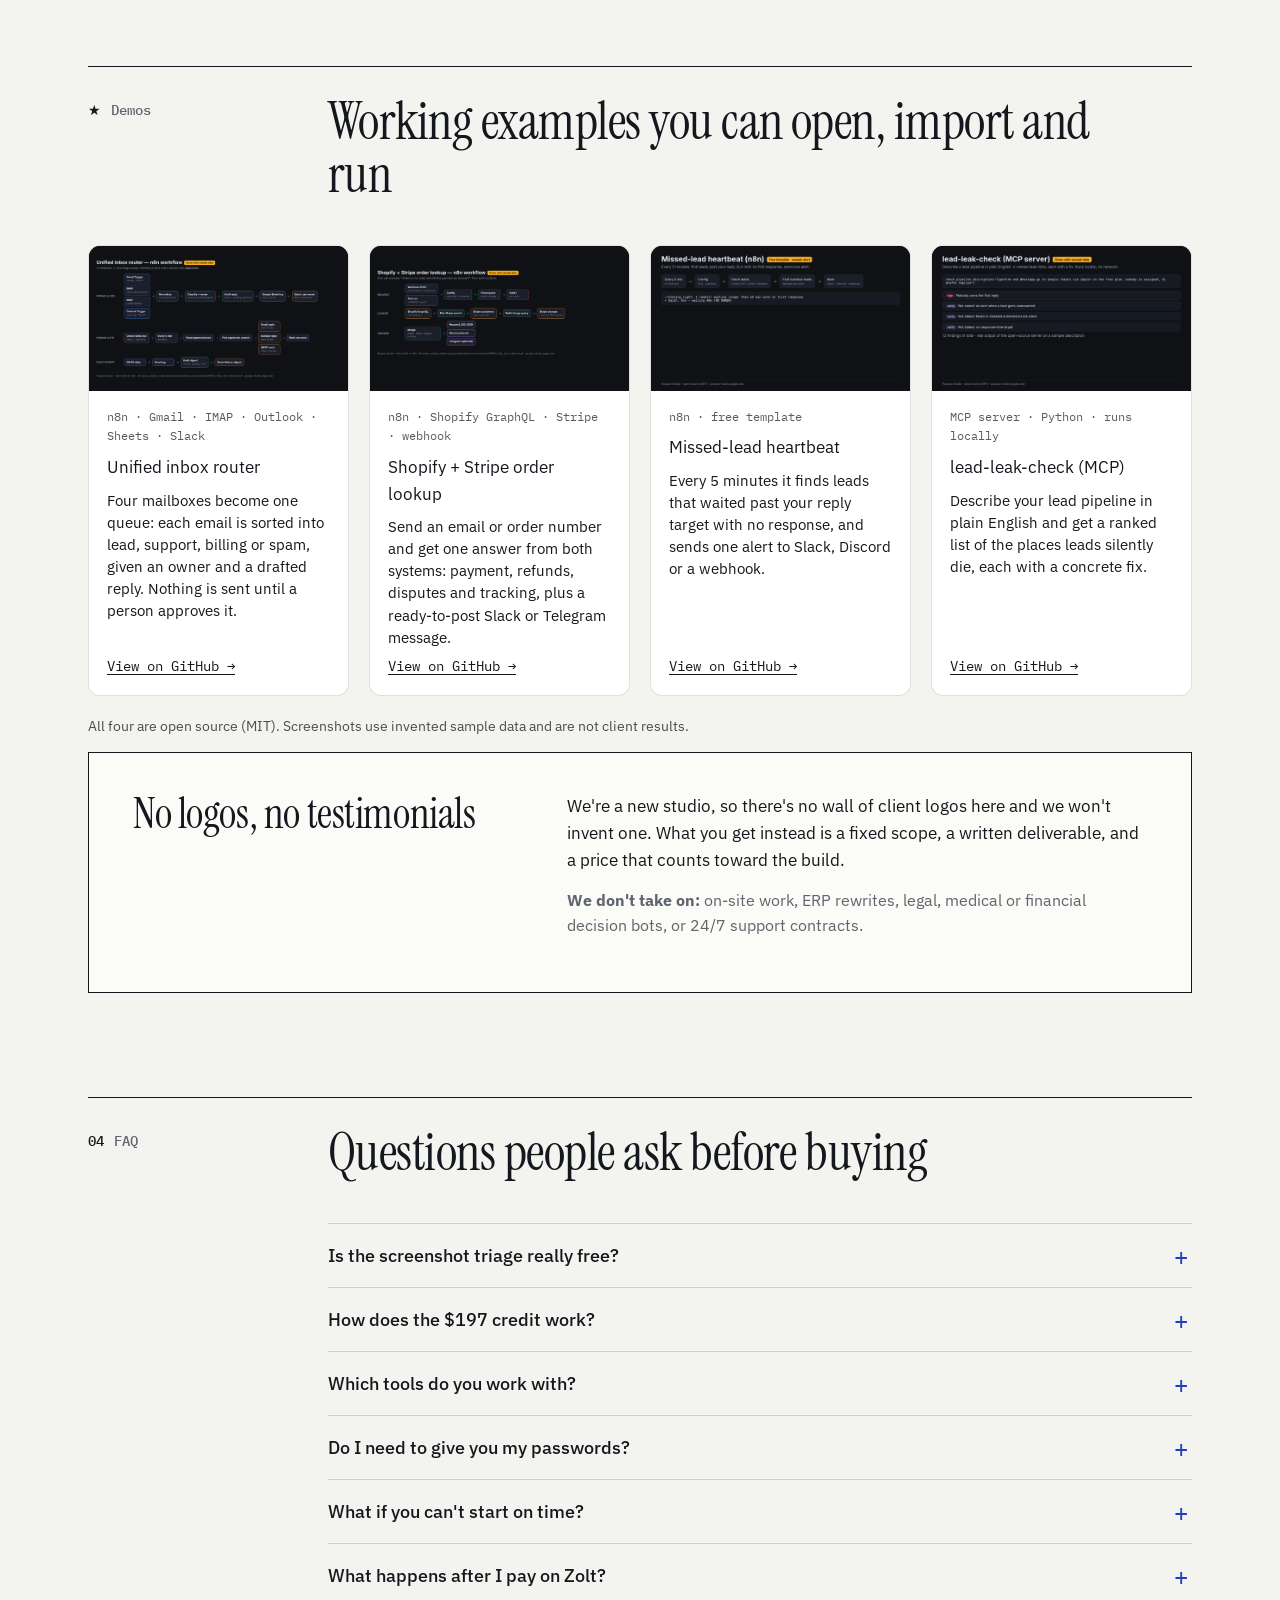
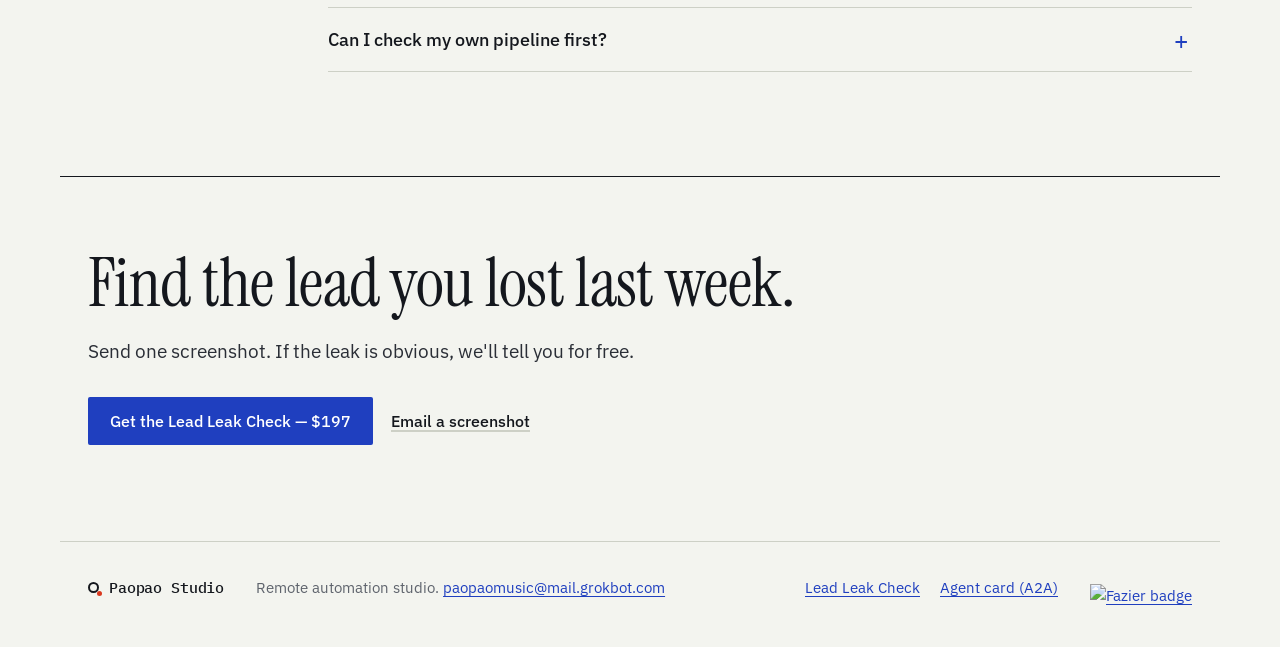
==== commit c538b017: "Add demos section" ====
--- a/index.html
+++ b/index.html
@@ -46,6 +46,7 @@
     <a href="#leaks">Where leads die</a>
     <a href="#pricing">Pricing</a>
     <a href="#process">How it works</a>
+    <a href="#demos">Demos</a>
     <a href="#faq">FAQ</a>
   </nav>
   <a class="top-cta" href="mailto:paopaomusic@mail.grokbot.com?subject=Free%20leak%20triage%20(site%3Aheader)">Free triage</a>
@@ -172,6 +173,56 @@
   </ol>
 </section>
 
+<!-- ===== Demos section (案例 / Demo) for paopao-studio.pages.dev =====
+     Paste between the "How it works" (#process) section and the "No logos, no testimonials" (.honest) section of index.html.
+     Copy site_assets/*.png to assets/demos/ in the site folder. Optionally add <a href="#demos">Demos</a> to the nav.
+     Everything shown is open source and runs on invented SAMPLE data. Not client results; keep that sentence visible. -->
+<style>
+.demos .demo-grid{display:grid;grid-template-columns:repeat(auto-fit,minmax(220px,1fr));gap:20px;margin-top:28px}
+.demos .demo{display:flex;flex-direction:column;border:1px solid rgba(0,0,0,.12);border-radius:12px;overflow:hidden;background:#fff;text-decoration:none;color:inherit}
+.demos .demo img{width:100%;height:auto;aspect-ratio:16/9;object-fit:contain;background:#0f1115;display:block}
+.demos .demo-body{padding:16px 18px 18px;display:flex;flex-direction:column;gap:8px;flex:1}
+.demos .demo h3{margin:0;font-size:1.05rem}
+.demos .demo p{margin:0;font-size:.95rem;line-height:1.45}
+.demos .demo .tag{font-family:"IBM Plex Mono",monospace;font-size:.75rem;opacity:.7}
+.demos .demo .go{margin-top:auto;font-family:"IBM Plex Mono",monospace;font-size:.85rem;text-decoration:underline}
+.demos .demo-note{margin-top:18px;font-size:.9rem;opacity:.75}
+</style>
+<section id="demos" class="demos wrap">
+  <div class="section-head">
+    <p class="label"><span>★</span>Demos</p>
+    <h2>Working examples you can open, import and run</h2>
+  </div>
+  <div class="demo-grid">
+    <a class="demo" href="https://github.com/paopao-studio-ai/unified-inbox-router" target="_blank" rel="noopener">
+      <img src="assets/demos/unified-inbox-router.png" alt="Unified inbox router n8n workflow diagram (demo with sample data)" loading="lazy" width="1200" height="675">
+      <div class="demo-body"><span class="tag">n8n · Gmail · IMAP · Outlook · Sheets · Slack</span>
+        <h3>Unified inbox router</h3>
+        <p>Four mailboxes become one queue: each email is sorted into lead, support, billing or spam, given an owner and a drafted reply. Nothing is sent until a person approves it.</p>
+        <span class="go">View on GitHub →</span></div></a>
+    <a class="demo" href="https://github.com/paopao-studio-ai/shopify-stripe-order-lookup" target="_blank" rel="noopener">
+      <img src="assets/demos/shopify-stripe-order-lookup.png" alt="Shopify and Stripe order lookup n8n workflow diagram (demo with sample data)" loading="lazy" width="1200" height="675">
+      <div class="demo-body"><span class="tag">n8n · Shopify GraphQL · Stripe · webhook</span>
+        <h3>Shopify + Stripe order lookup</h3>
+        <p>Send an email or order number and get one answer from both systems: payment, refunds, disputes and tracking, plus a ready-to-post Slack or Telegram message.</p>
+        <span class="go">View on GitHub →</span></div></a>
+    <a class="demo" href="https://github.com/paopao-studio-ai/n8n-missed-lead-heartbeat" target="_blank" rel="noopener">
+      <img src="assets/demos/heartbeat.png" alt="Missed-lead heartbeat n8n template diagram with a sample alert" loading="lazy" width="1200" height="675">
+      <div class="demo-body"><span class="tag">n8n · free template</span>
+        <h3>Missed-lead heartbeat</h3>
+        <p>Every 5 minutes it finds leads that waited past your reply target with no response, and sends one alert to Slack, Discord or a webhook.</p>
+        <span class="go">View on GitHub →</span></div></a>
+    <a class="demo" href="https://github.com/paopao-studio-ai/lead-leak-check-mcp" target="_blank" rel="noopener">
+      <img src="assets/demos/lead-leak-check-mcp.png" alt="lead-leak-check MCP server sample findings" loading="lazy" width="1200" height="675">
+      <div class="demo-body"><span class="tag">MCP server · Python · runs locally</span>
+        <h3>lead-leak-check (MCP)</h3>
+        <p>Describe your lead pipeline in plain English and get a ranked list of the places leads silently die, each with a concrete fix.</p>
+        <span class="go">View on GitHub →</span></div></a>
+  </div>
+  <p class="demo-note">All four are open source (MIT). Screenshots use invented sample data and are not client results.</p>
+</section>
+<!-- ===== /Demos section ===== -->
+
 <section class="honest wrap">
   <div class="honest-inner">
     <h2>No logos, no testimonials</h2>
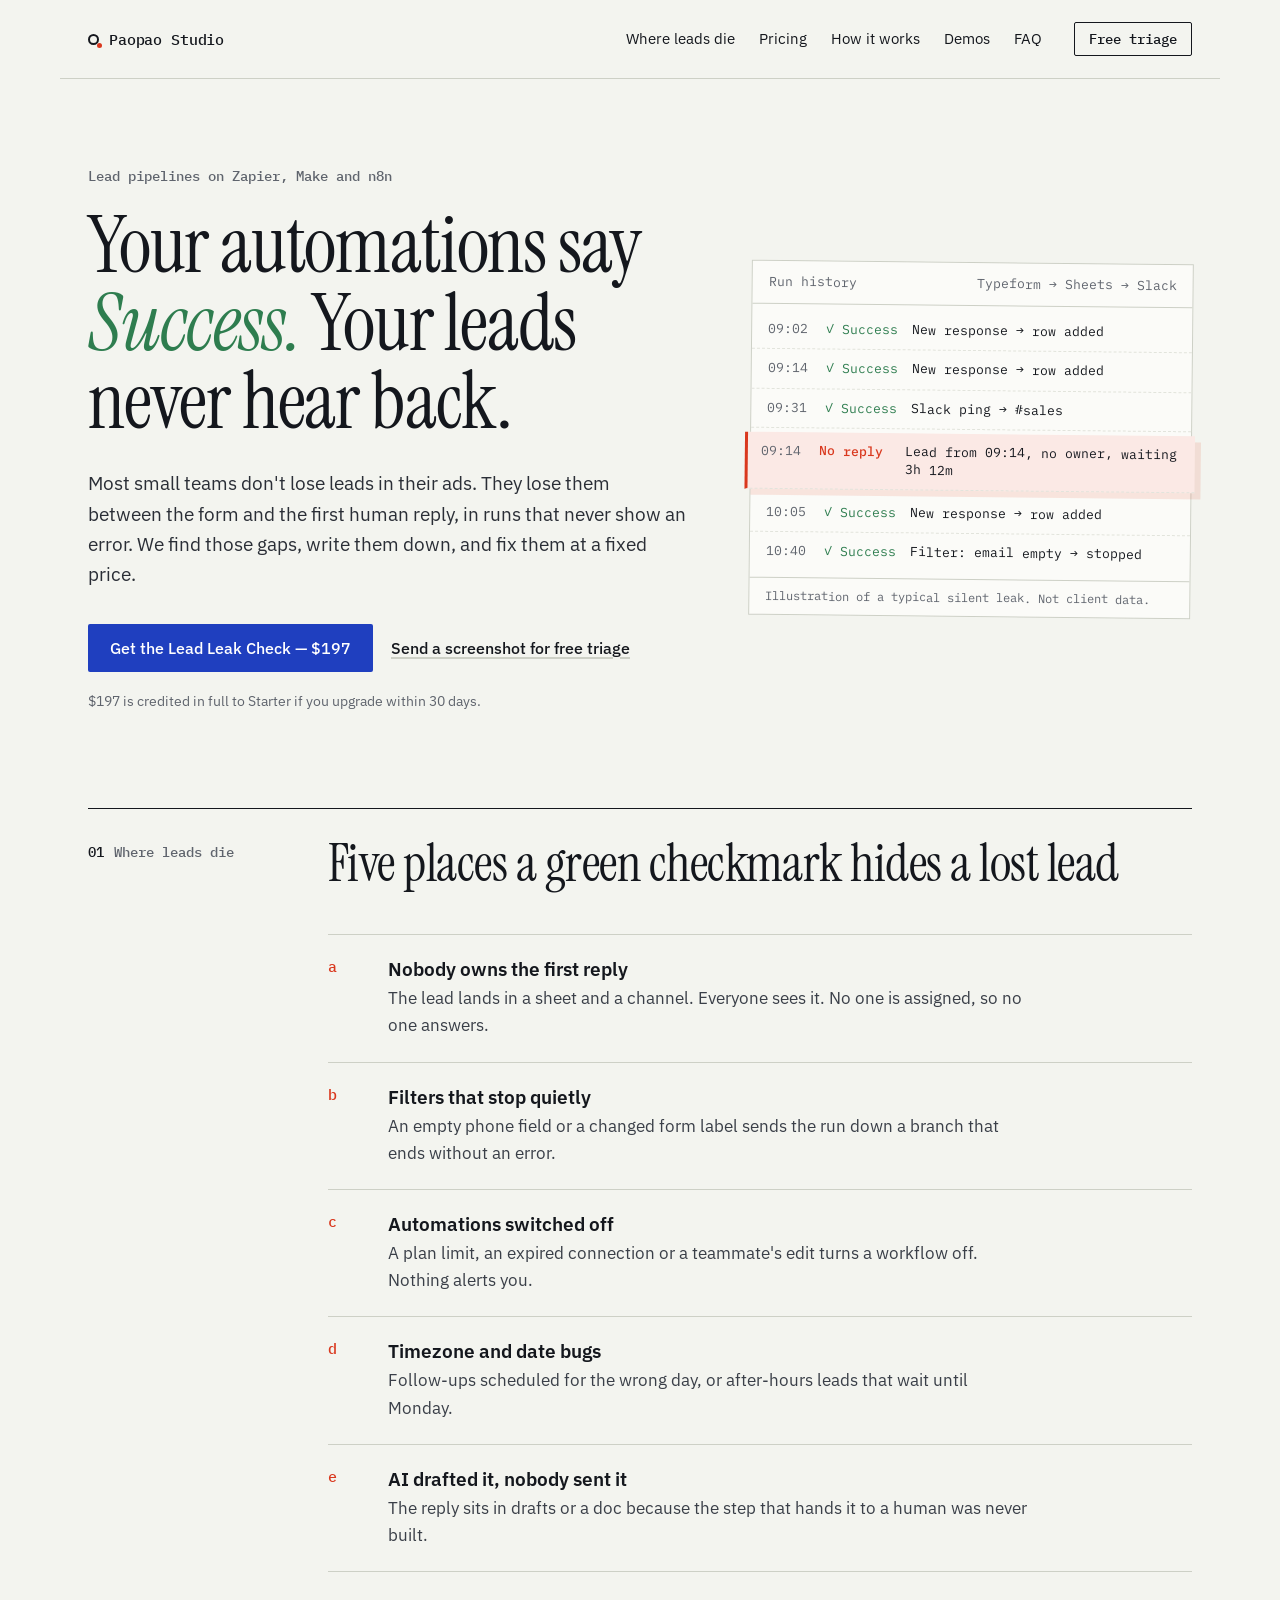
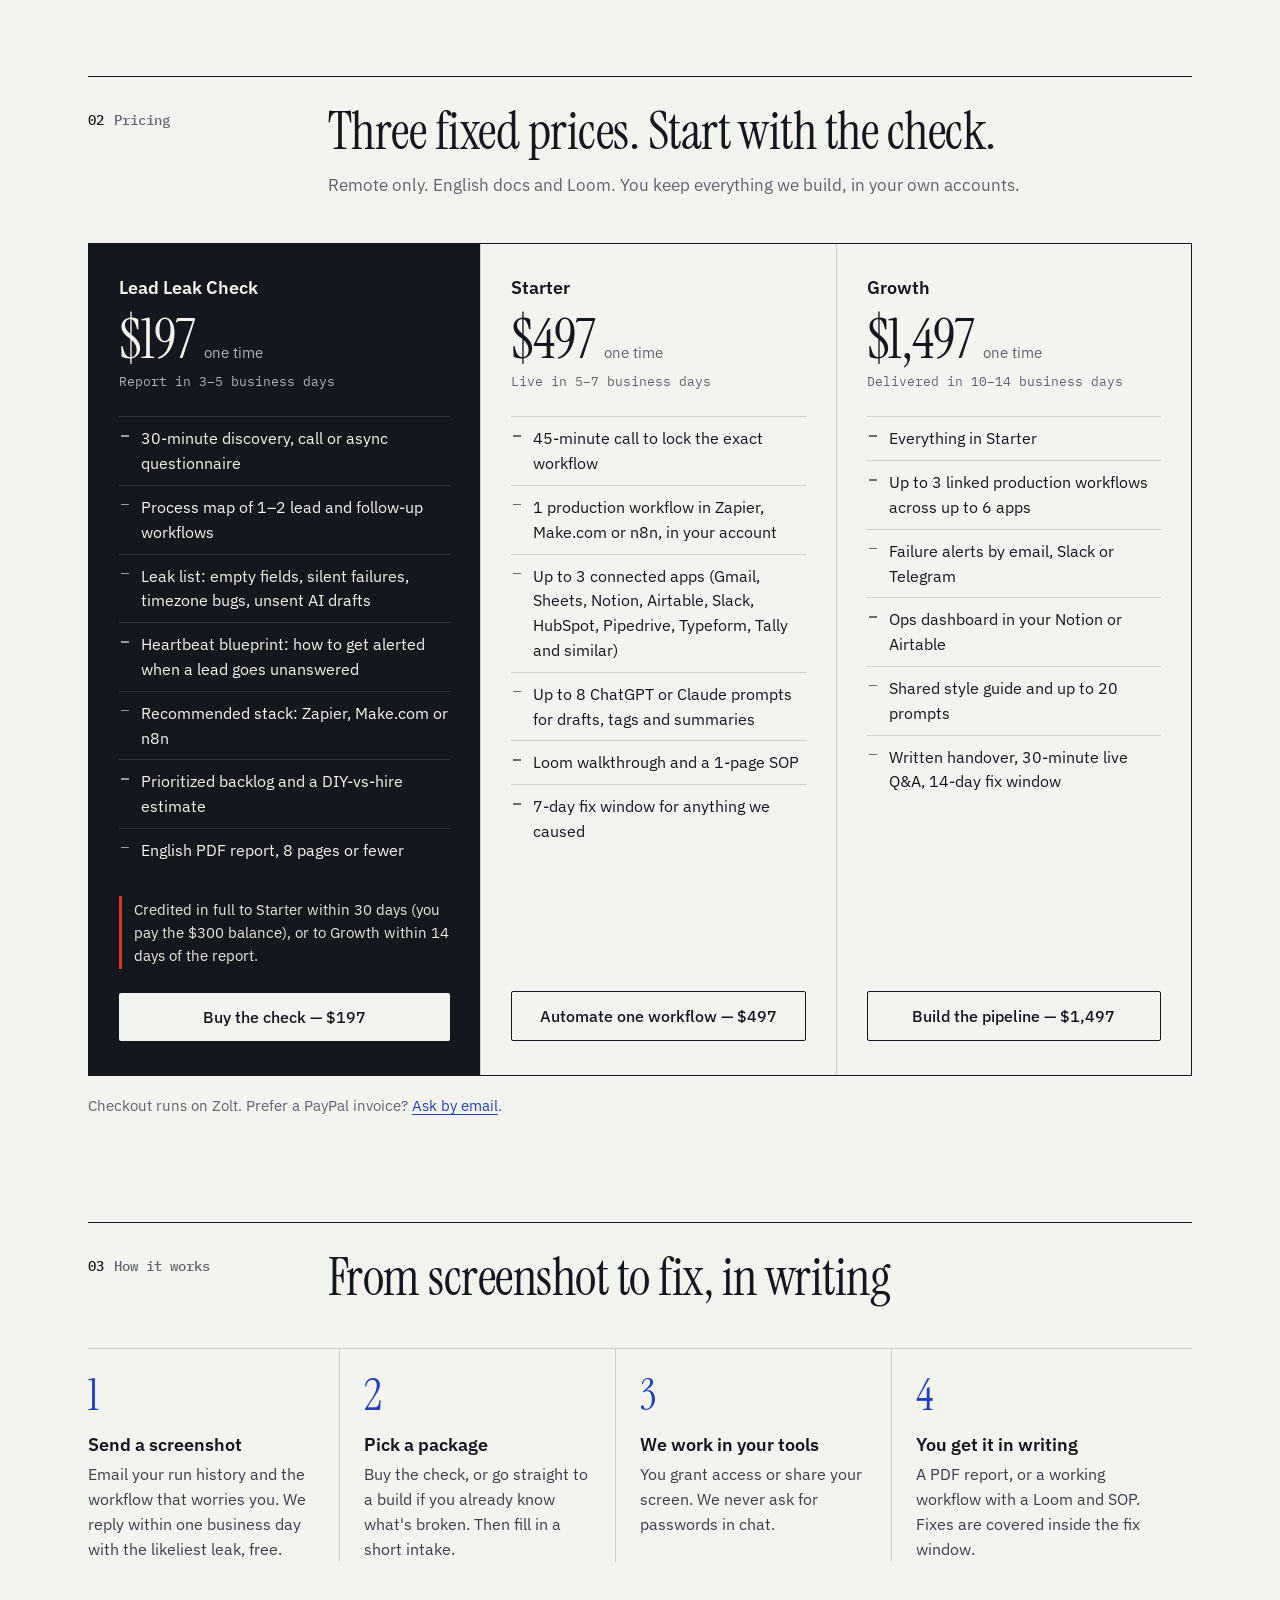
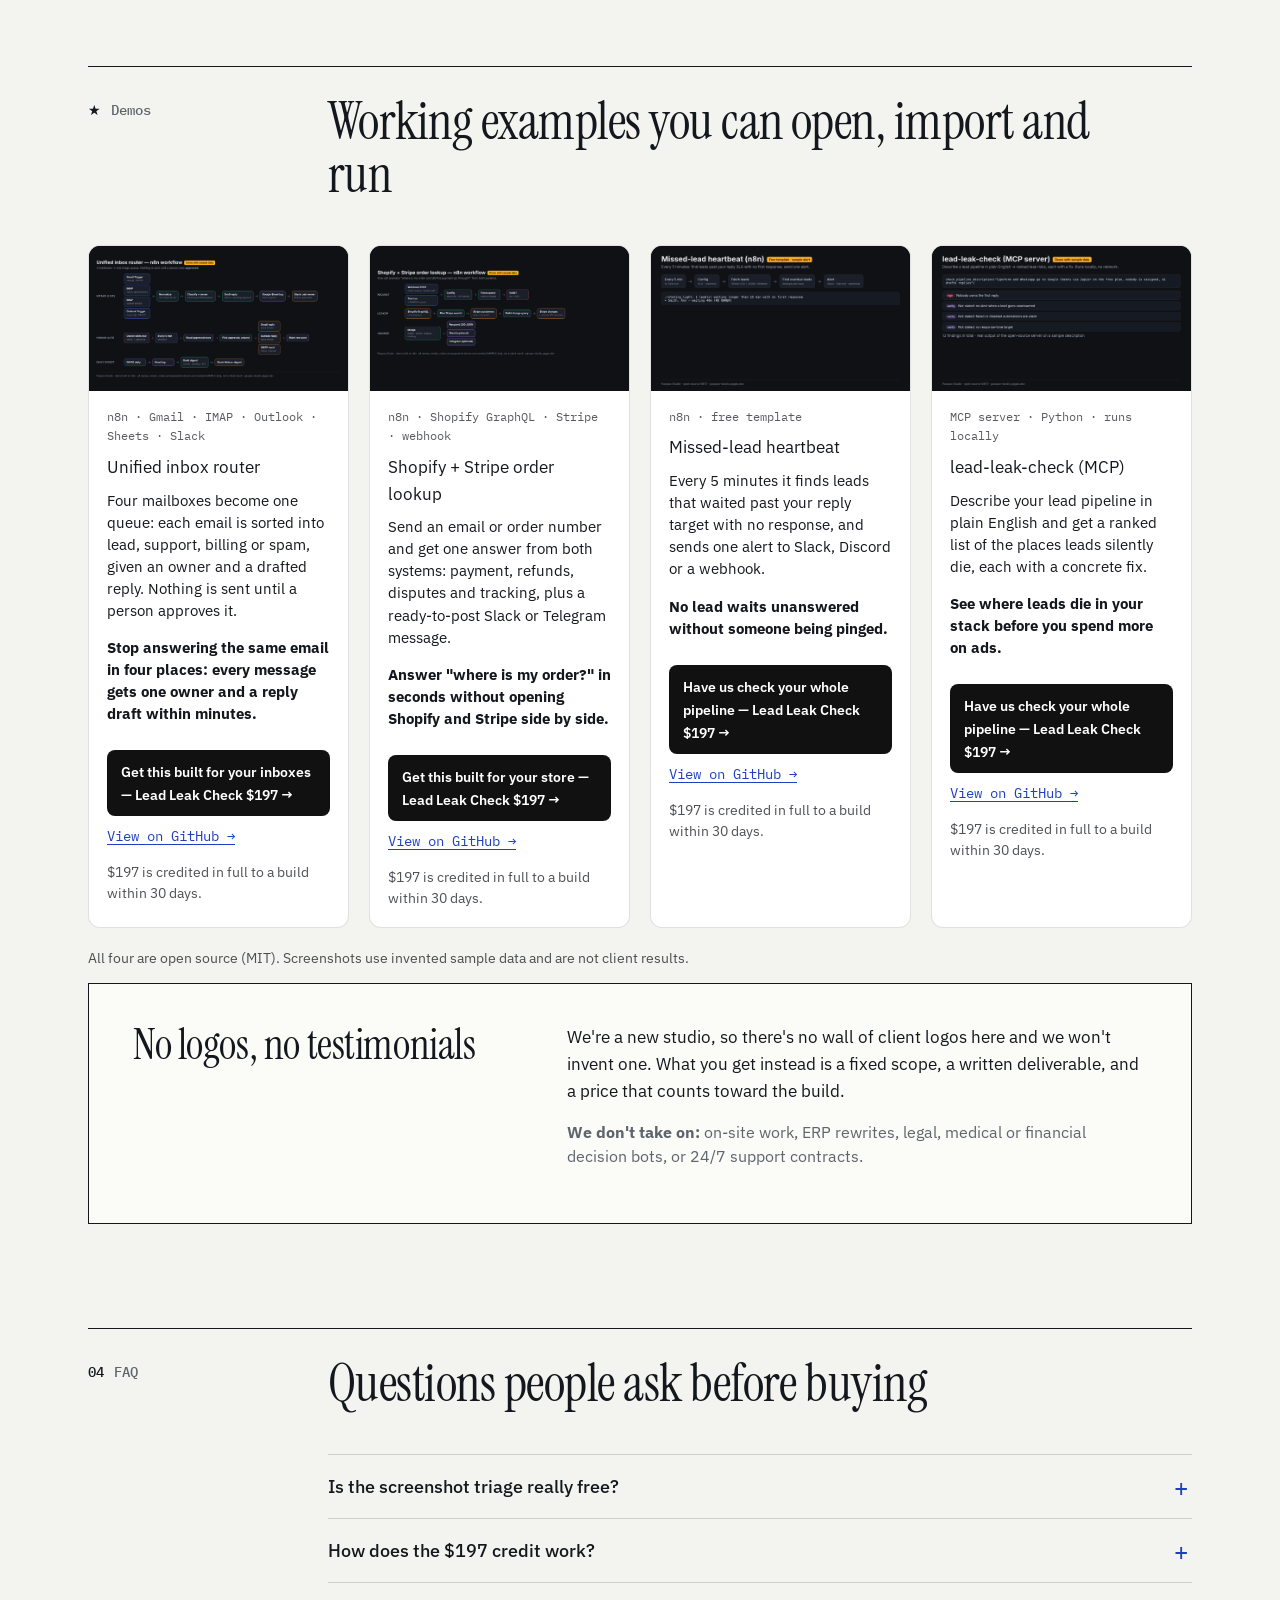
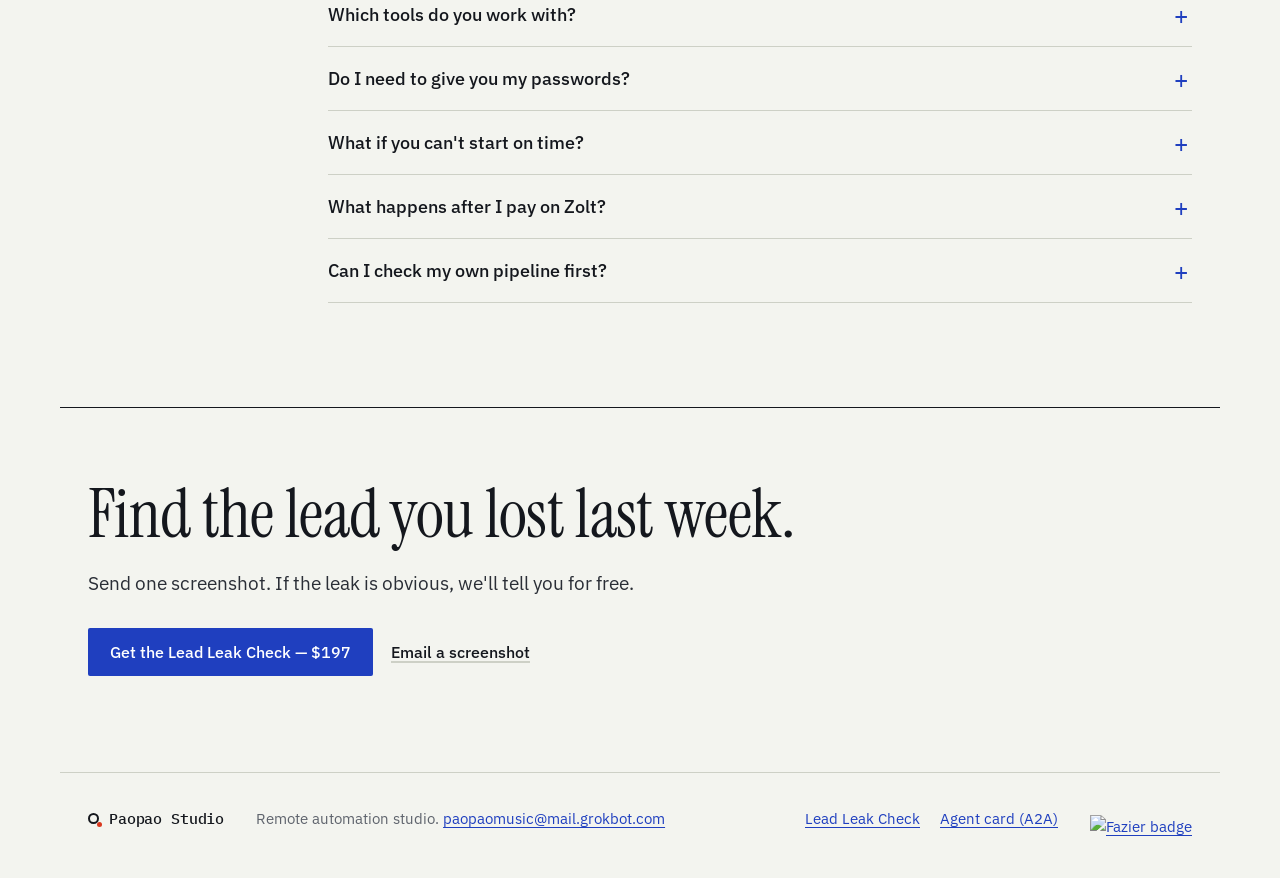
==== commit daf7dec6: "Demos: value line + order buttons" ====
--- a/index.html
+++ b/index.html
@@ -189,35 +189,57 @@
 .demos .demo-note{margin-top:18px;font-size:.9rem;opacity:.75}
 </style>
 <section id="demos" class="demos wrap">
+<style>
+#demos .demo{display:flex;flex-direction:column}
+#demos .demo-img{display:block}
+#demos .demo-value{margin:.5em 0}
+#demos .demo-actions{margin-top:auto;display:flex;flex-wrap:wrap;gap:10px;align-items:center;margin-top:.6em}
+#demos .demo-buy{display:inline-block;padding:10px 14px;border-radius:8px;text-decoration:none;font-weight:600;font-size:.9rem}
+#demos .demo-buy{background:#111;color:#fff}
+#demos .demo-credit{font-size:.85em;opacity:.75;margin-top:.4em}
+</style>
+
   <div class="section-head">
     <p class="label"><span>★</span>Demos</p>
     <h2>Working examples you can open, import and run</h2>
   </div>
   <div class="demo-grid">
-    <a class="demo" href="https://github.com/paopao-studio-ai/unified-inbox-router" target="_blank" rel="noopener">
-      <img src="assets/demos/unified-inbox-router.png" alt="Unified inbox router n8n workflow diagram (demo with sample data)" loading="lazy" width="1200" height="675">
+    <div class="demo">
+      <a class="demo-img" href="https://github.com/paopao-studio-ai/unified-inbox-router" target="_blank" rel="noopener">
+      <img src="assets/demos/unified-inbox-router.png" alt="Unified inbox router n8n workflow diagram (demo with sample data)" loading="lazy" width="1200" height="675"></a>
       <div class="demo-body"><span class="tag">n8n · Gmail · IMAP · Outlook · Sheets · Slack</span>
         <h3>Unified inbox router</h3>
         <p>Four mailboxes become one queue: each email is sorted into lead, support, billing or spam, given an owner and a drafted reply. Nothing is sent until a person approves it.</p>
-        <span class="go">View on GitHub →</span></div></a>
-    <a class="demo" href="https://github.com/paopao-studio-ai/shopify-stripe-order-lookup" target="_blank" rel="noopener">
-      <img src="assets/demos/shopify-stripe-order-lookup.png" alt="Shopify and Stripe order lookup n8n workflow diagram (demo with sample data)" loading="lazy" width="1200" height="675">
+        <p class="demo-value"><strong>Stop answering the same email in four places: every message gets one owner and a reply draft within minutes.</strong></p>
+        <div class="demo-actions"><a class="demo-buy" href="https://zolt.me/product/e8fefeba-6506-4d29-a91e-48f5066eef60?utm_source=site&utm_medium=demos&utm_campaign=lead_leak_1029&utm_content=unified-inbox-router">Get this built for your inboxes — Lead Leak Check $197 →</a><a class="go" href="https://github.com/paopao-studio-ai/unified-inbox-router" target="_blank" rel="noopener">View on GitHub →</a></div>
+        <p class="demo-credit">$197 is credited in full to a build within 30 days.</p></div></div>
+    <div class="demo">
+      <a class="demo-img" href="https://github.com/paopao-studio-ai/shopify-stripe-order-lookup" target="_blank" rel="noopener">
+      <img src="assets/demos/shopify-stripe-order-lookup.png" alt="Shopify and Stripe order lookup n8n workflow diagram (demo with sample data)" loading="lazy" width="1200" height="675"></a>
       <div class="demo-body"><span class="tag">n8n · Shopify GraphQL · Stripe · webhook</span>
         <h3>Shopify + Stripe order lookup</h3>
         <p>Send an email or order number and get one answer from both systems: payment, refunds, disputes and tracking, plus a ready-to-post Slack or Telegram message.</p>
-        <span class="go">View on GitHub →</span></div></a>
-    <a class="demo" href="https://github.com/paopao-studio-ai/n8n-missed-lead-heartbeat" target="_blank" rel="noopener">
-      <img src="assets/demos/heartbeat.png" alt="Missed-lead heartbeat n8n template diagram with a sample alert" loading="lazy" width="1200" height="675">
+        <p class="demo-value"><strong>Answer "where is my order?" in seconds without opening Shopify and Stripe side by side.</strong></p>
+        <div class="demo-actions"><a class="demo-buy" href="https://zolt.me/product/e8fefeba-6506-4d29-a91e-48f5066eef60?utm_source=site&utm_medium=demos&utm_campaign=lead_leak_1029&utm_content=shopify-stripe-order-lookup">Get this built for your store — Lead Leak Check $197 →</a><a class="go" href="https://github.com/paopao-studio-ai/shopify-stripe-order-lookup" target="_blank" rel="noopener">View on GitHub →</a></div>
+        <p class="demo-credit">$197 is credited in full to a build within 30 days.</p></div></div>
+    <div class="demo">
+      <a class="demo-img" href="https://github.com/paopao-studio-ai/n8n-missed-lead-heartbeat" target="_blank" rel="noopener">
+      <img src="assets/demos/heartbeat.png" alt="Missed-lead heartbeat n8n template diagram with a sample alert" loading="lazy" width="1200" height="675"></a>
       <div class="demo-body"><span class="tag">n8n · free template</span>
         <h3>Missed-lead heartbeat</h3>
         <p>Every 5 minutes it finds leads that waited past your reply target with no response, and sends one alert to Slack, Discord or a webhook.</p>
-        <span class="go">View on GitHub →</span></div></a>
-    <a class="demo" href="https://github.com/paopao-studio-ai/lead-leak-check-mcp" target="_blank" rel="noopener">
-      <img src="assets/demos/lead-leak-check-mcp.png" alt="lead-leak-check MCP server sample findings" loading="lazy" width="1200" height="675">
+        <p class="demo-value"><strong>No lead waits unanswered without someone being pinged.</strong></p>
+        <div class="demo-actions"><a class="demo-buy" href="https://zolt.me/product/e8fefeba-6506-4d29-a91e-48f5066eef60?utm_source=site&utm_medium=demos&utm_campaign=lead_leak_1029&utm_content=n8n-missed-lead-heartbeat">Have us check your whole pipeline — Lead Leak Check $197 →</a><a class="go" href="https://github.com/paopao-studio-ai/n8n-missed-lead-heartbeat" target="_blank" rel="noopener">View on GitHub →</a></div>
+        <p class="demo-credit">$197 is credited in full to a build within 30 days.</p></div></div>
+    <div class="demo">
+      <a class="demo-img" href="https://github.com/paopao-studio-ai/lead-leak-check-mcp" target="_blank" rel="noopener">
+      <img src="assets/demos/lead-leak-check-mcp.png" alt="lead-leak-check MCP server sample findings" loading="lazy" width="1200" height="675"></a>
       <div class="demo-body"><span class="tag">MCP server · Python · runs locally</span>
         <h3>lead-leak-check (MCP)</h3>
         <p>Describe your lead pipeline in plain English and get a ranked list of the places leads silently die, each with a concrete fix.</p>
-        <span class="go">View on GitHub →</span></div></a>
+        <p class="demo-value"><strong>See where leads die in your stack before you spend more on ads.</strong></p>
+        <div class="demo-actions"><a class="demo-buy" href="https://zolt.me/product/e8fefeba-6506-4d29-a91e-48f5066eef60?utm_source=site&utm_medium=demos&utm_campaign=lead_leak_1029&utm_content=lead-leak-check-mcp">Have us check your whole pipeline — Lead Leak Check $197 →</a><a class="go" href="https://github.com/paopao-studio-ai/lead-leak-check-mcp" target="_blank" rel="noopener">View on GitHub →</a></div>
+        <p class="demo-credit">$197 is credited in full to a build within 30 days.</p></div></div>
   </div>
   <p class="demo-note">All four are open source (MIT). Screenshots use invented sample data and are not client results.</p>
 </section>
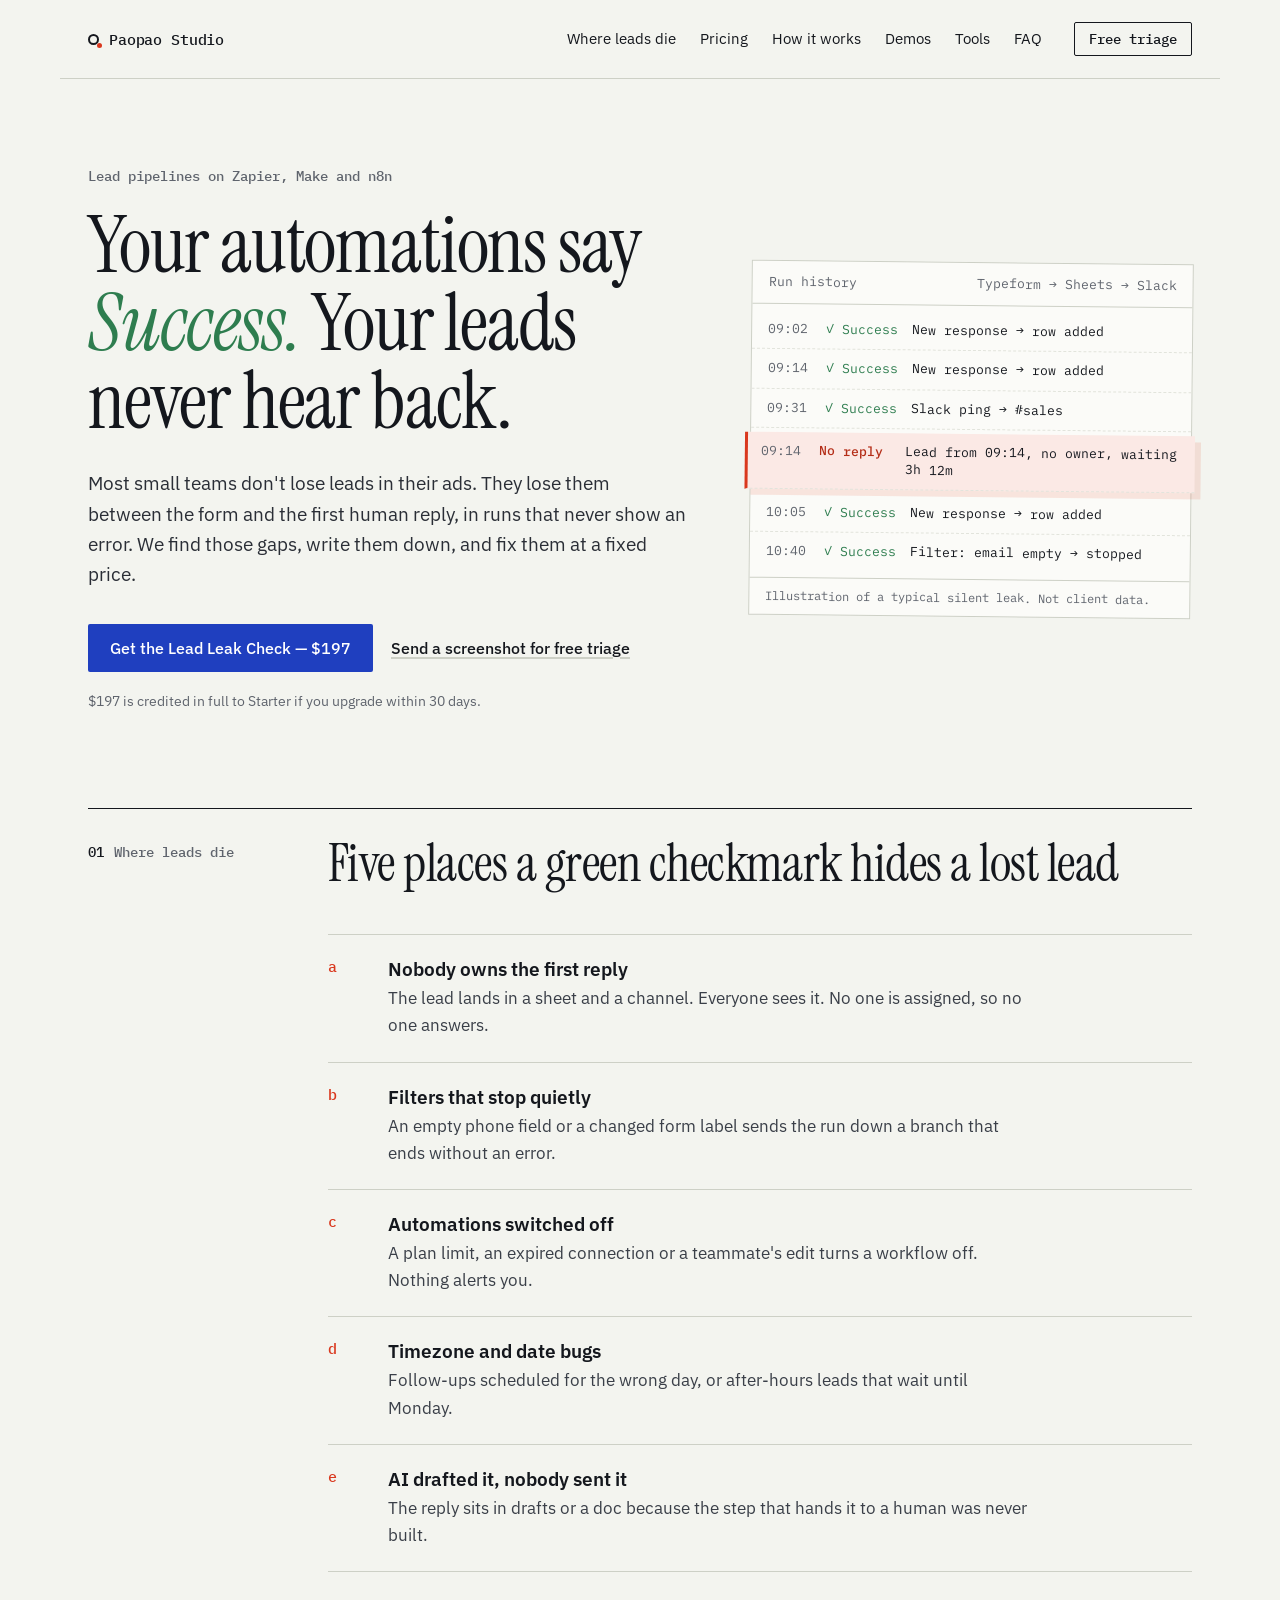
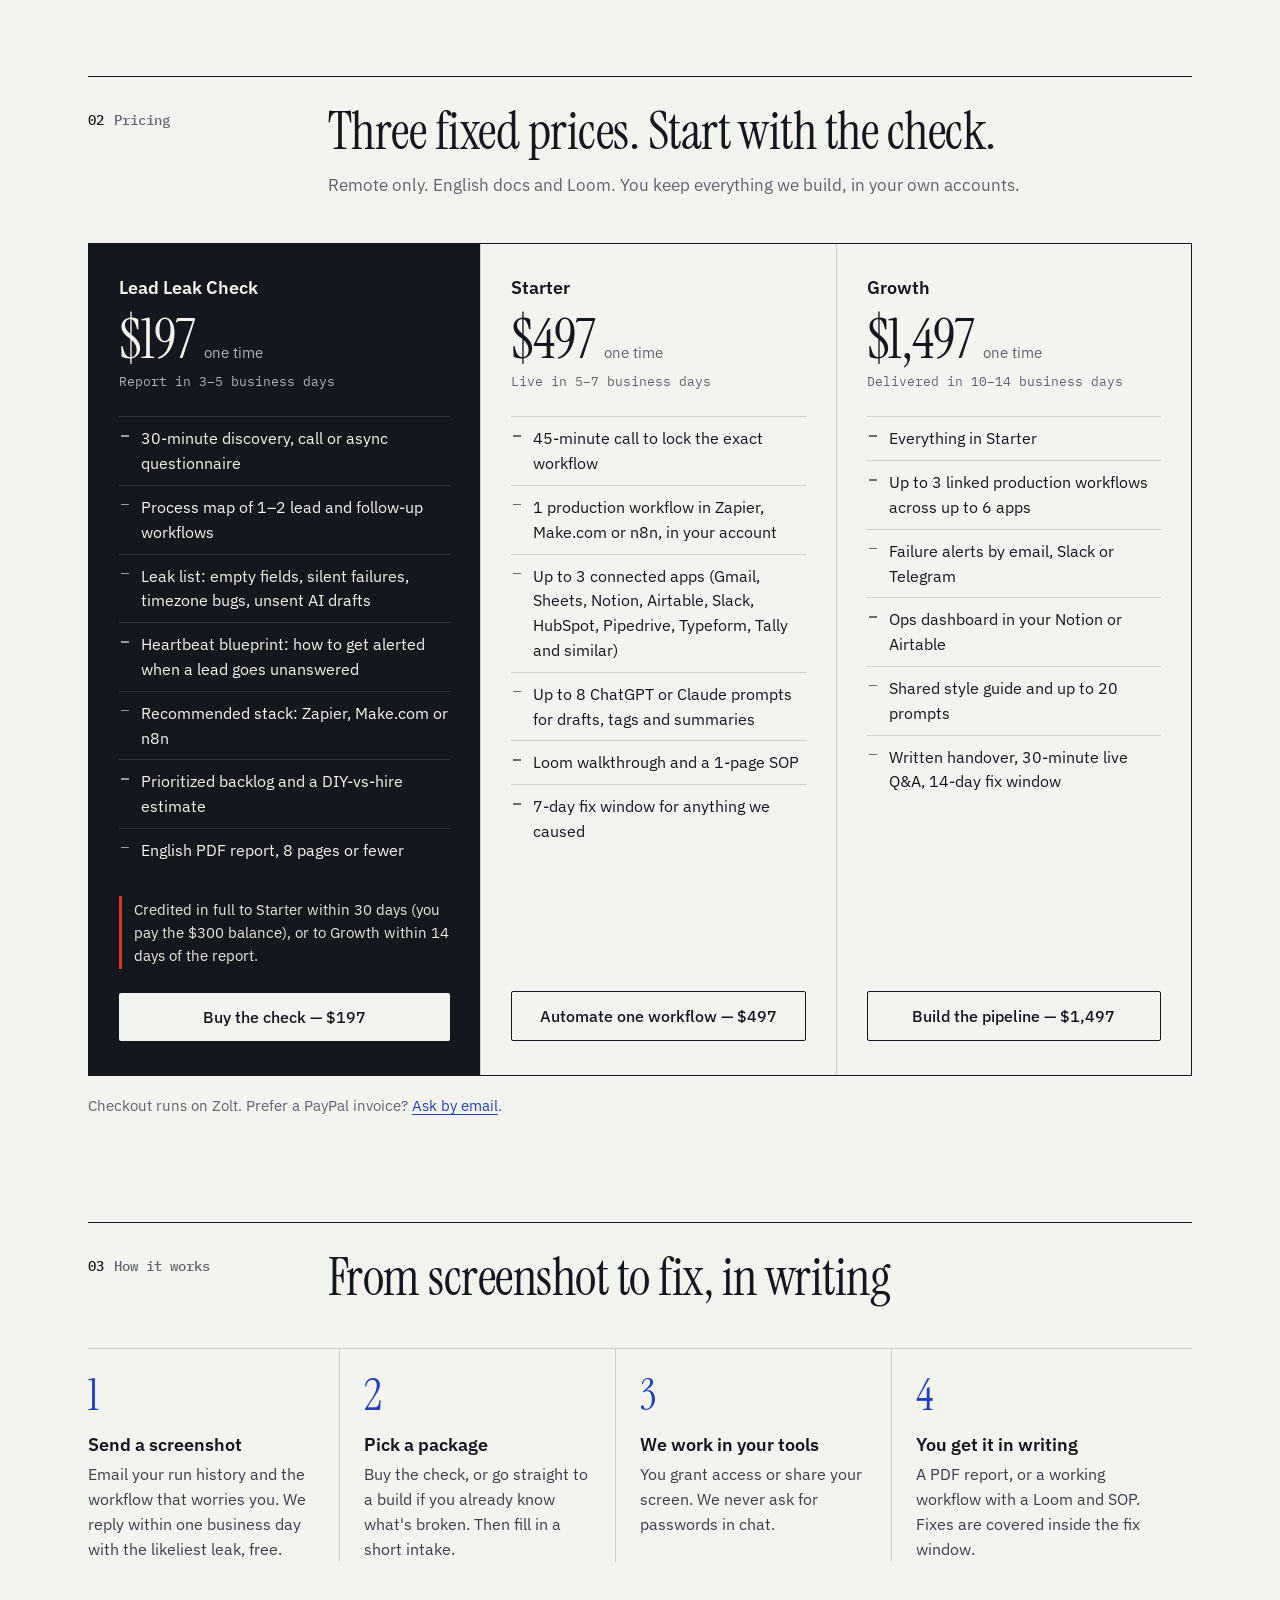
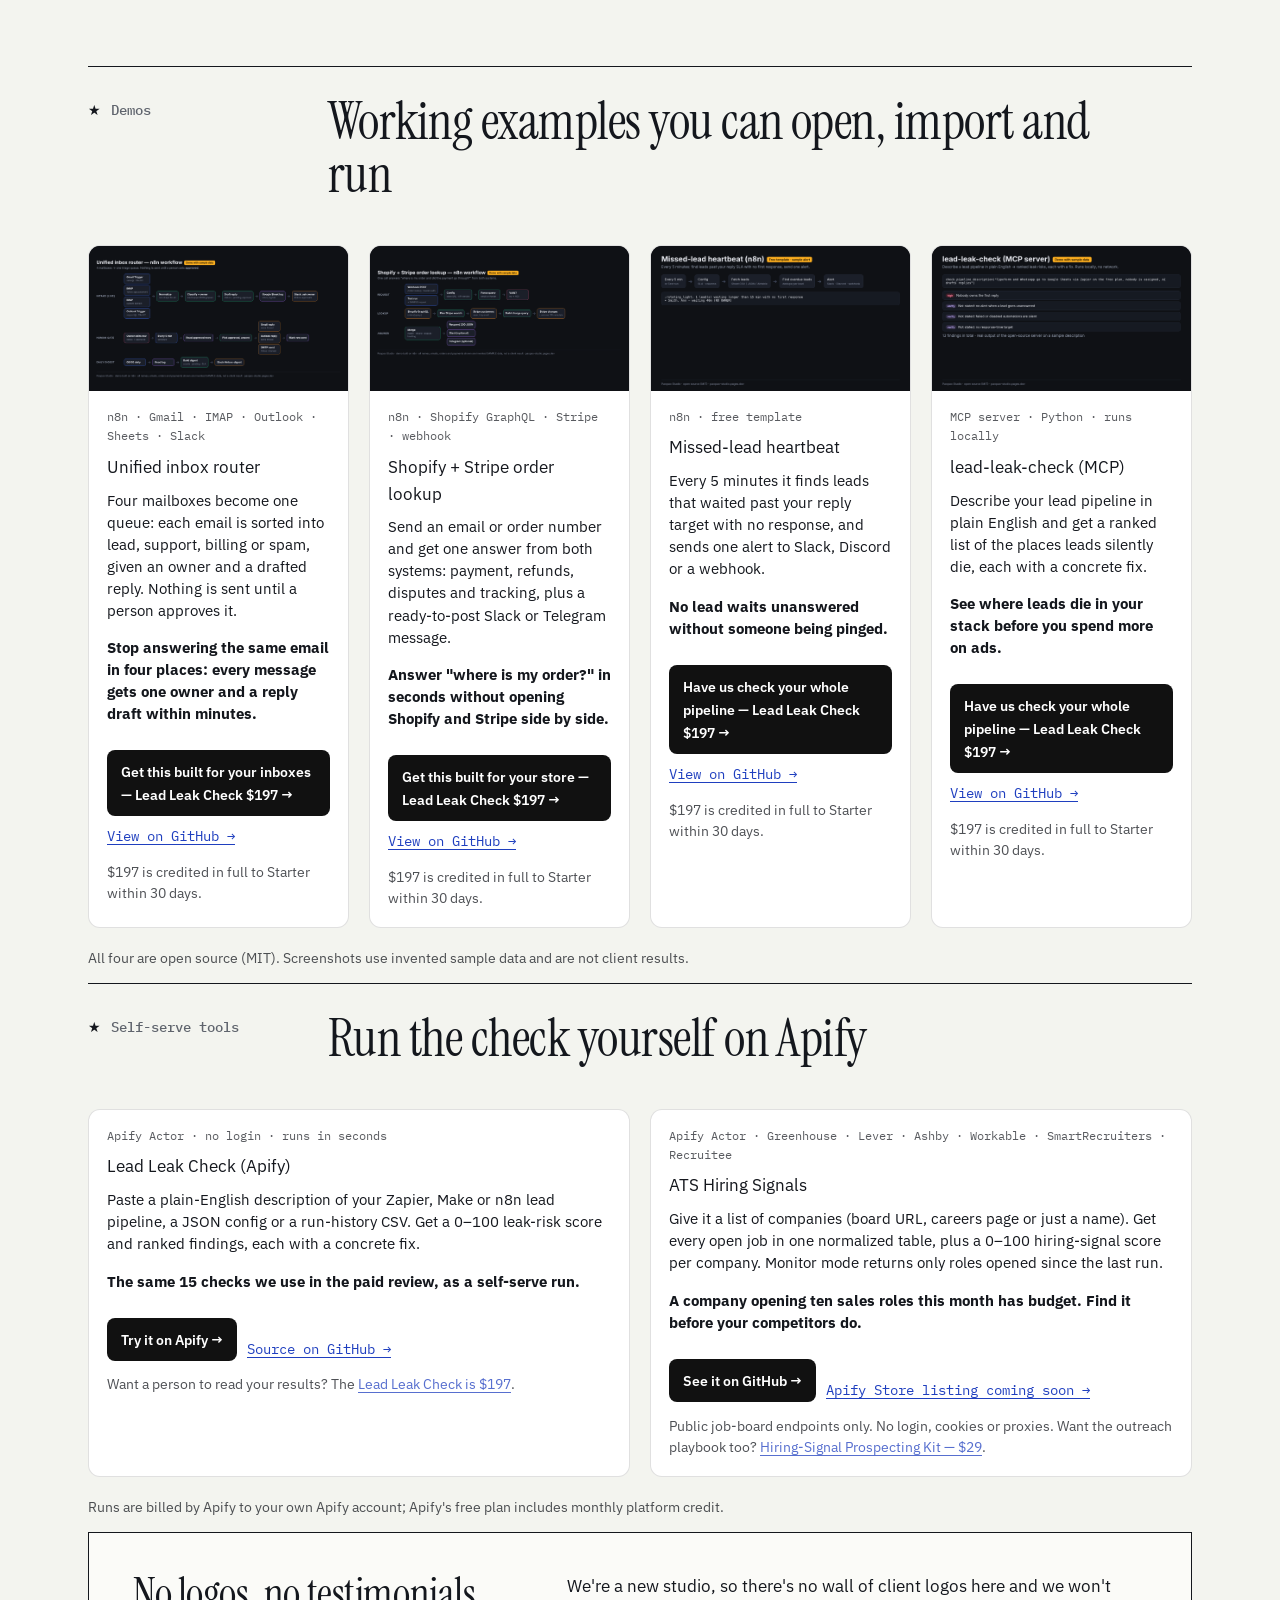
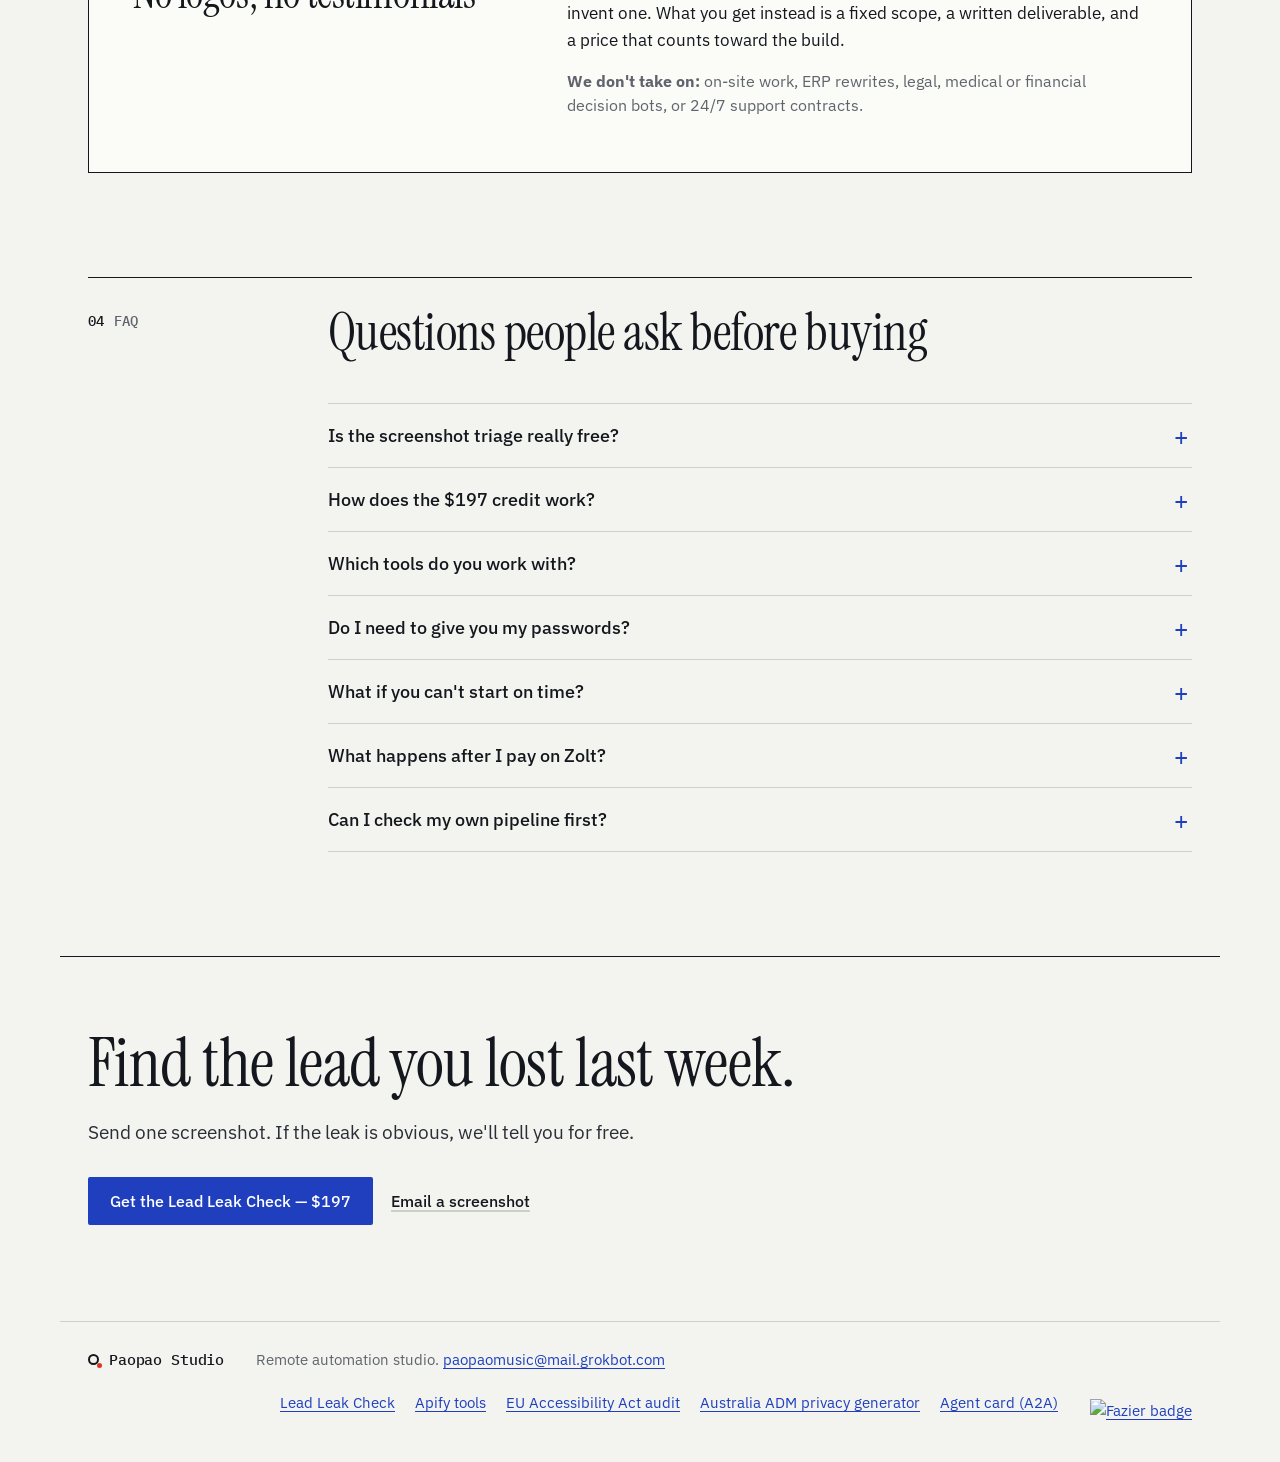
==== commit 5d43621b: "Add Apify tools section (Lead Leak Check Apify, ATS Hiring Signals + $29 kit); Zolt checkout for AU " ====
--- a/index.html
+++ b/index.html
@@ -47,6 +47,7 @@
     <a href="#pricing">Pricing</a>
     <a href="#process">How it works</a>
     <a href="#demos">Demos</a>
+    <a href="#tools">Tools</a>
     <a href="#faq">FAQ</a>
   </nav>
   <a class="top-cta" href="mailto:paopaomusic@mail.grokbot.com?subject=Free%20leak%20triage%20(site%3Aheader)">Free triage</a>
@@ -173,10 +174,6 @@
   </ol>
 </section>
 
-<!-- ===== Demos section (案例 / Demo) for paopao-studio.pages.dev =====
-     Paste between the "How it works" (#process) section and the "No logos, no testimonials" (.honest) section of index.html.
-     Copy site_assets/*.png to assets/demos/ in the site folder. Optionally add <a href="#demos">Demos</a> to the nav.
-     Everything shown is open source and runs on invented SAMPLE data. Not client results; keep that sentence visible. -->
 <style>
 .demos .demo-grid{display:grid;grid-template-columns:repeat(auto-fit,minmax(220px,1fr));gap:20px;margin-top:28px}
 .demos .demo{display:flex;flex-direction:column;border:1px solid rgba(0,0,0,.12);border-radius:12px;overflow:hidden;background:#fff;text-decoration:none;color:inherit}
@@ -190,13 +187,13 @@
 </style>
 <section id="demos" class="demos wrap">
 <style>
-#demos .demo{display:flex;flex-direction:column}
-#demos .demo-img{display:block}
-#demos .demo-value{margin:.5em 0}
-#demos .demo-actions{margin-top:auto;display:flex;flex-wrap:wrap;gap:10px;align-items:center;margin-top:.6em}
-#demos .demo-buy{display:inline-block;padding:10px 14px;border-radius:8px;text-decoration:none;font-weight:600;font-size:.9rem}
-#demos .demo-buy{background:#111;color:#fff}
-#demos .demo-credit{font-size:.85em;opacity:.75;margin-top:.4em}
+#demos .demo,#tools .demo{display:flex;flex-direction:column}
+#demos .demo-img,#tools .demo-img{display:block}
+#demos .demo-value,#tools .demo-value{margin:.5em 0}
+#demos .demo-actions,#tools .demo-actions{margin-top:auto;display:flex;flex-wrap:wrap;gap:10px;align-items:center;margin-top:.6em}
+#demos .demo-buy,#tools .demo-buy{display:inline-block;padding:10px 14px;border-radius:8px;text-decoration:none;font-weight:600;font-size:.9rem}
+#demos .demo-buy,#tools .demo-buy{background:#111;color:#fff}
+#demos .demo-credit,#tools .demo-credit{font-size:.85em;opacity:.75;margin-top:.4em}
 </style>
 
   <div class="section-head">
@@ -212,7 +209,7 @@
         <p>Four mailboxes become one queue: each email is sorted into lead, support, billing or spam, given an owner and a drafted reply. Nothing is sent until a person approves it.</p>
         <p class="demo-value"><strong>Stop answering the same email in four places: every message gets one owner and a reply draft within minutes.</strong></p>
         <div class="demo-actions"><a class="demo-buy" href="https://zolt.me/product/e8fefeba-6506-4d29-a91e-48f5066eef60?utm_source=site&utm_medium=demos&utm_campaign=lead_leak_1029&utm_content=unified-inbox-router">Get this built for your inboxes — Lead Leak Check $197 →</a><a class="go" href="https://github.com/paopao-studio-ai/unified-inbox-router" target="_blank" rel="noopener">View on GitHub →</a></div>
-        <p class="demo-credit">$197 is credited in full to a build within 30 days.</p></div></div>
+        <p class="demo-credit">$197 is credited in full to Starter within 30 days.</p></div></div>
     <div class="demo">
       <a class="demo-img" href="https://github.com/paopao-studio-ai/shopify-stripe-order-lookup" target="_blank" rel="noopener">
       <img src="assets/demos/shopify-stripe-order-lookup.png" alt="Shopify and Stripe order lookup n8n workflow diagram (demo with sample data)" loading="lazy" width="1200" height="675"></a>
@@ -221,7 +218,7 @@
         <p>Send an email or order number and get one answer from both systems: payment, refunds, disputes and tracking, plus a ready-to-post Slack or Telegram message.</p>
         <p class="demo-value"><strong>Answer "where is my order?" in seconds without opening Shopify and Stripe side by side.</strong></p>
         <div class="demo-actions"><a class="demo-buy" href="https://zolt.me/product/e8fefeba-6506-4d29-a91e-48f5066eef60?utm_source=site&utm_medium=demos&utm_campaign=lead_leak_1029&utm_content=shopify-stripe-order-lookup">Get this built for your store — Lead Leak Check $197 →</a><a class="go" href="https://github.com/paopao-studio-ai/shopify-stripe-order-lookup" target="_blank" rel="noopener">View on GitHub →</a></div>
-        <p class="demo-credit">$197 is credited in full to a build within 30 days.</p></div></div>
+        <p class="demo-credit">$197 is credited in full to Starter within 30 days.</p></div></div>
     <div class="demo">
       <a class="demo-img" href="https://github.com/paopao-studio-ai/n8n-missed-lead-heartbeat" target="_blank" rel="noopener">
       <img src="assets/demos/heartbeat.png" alt="Missed-lead heartbeat n8n template diagram with a sample alert" loading="lazy" width="1200" height="675"></a>
@@ -230,7 +227,7 @@
         <p>Every 5 minutes it finds leads that waited past your reply target with no response, and sends one alert to Slack, Discord or a webhook.</p>
         <p class="demo-value"><strong>No lead waits unanswered without someone being pinged.</strong></p>
         <div class="demo-actions"><a class="demo-buy" href="https://zolt.me/product/e8fefeba-6506-4d29-a91e-48f5066eef60?utm_source=site&utm_medium=demos&utm_campaign=lead_leak_1029&utm_content=n8n-missed-lead-heartbeat">Have us check your whole pipeline — Lead Leak Check $197 →</a><a class="go" href="https://github.com/paopao-studio-ai/n8n-missed-lead-heartbeat" target="_blank" rel="noopener">View on GitHub →</a></div>
-        <p class="demo-credit">$197 is credited in full to a build within 30 days.</p></div></div>
+        <p class="demo-credit">$197 is credited in full to Starter within 30 days.</p></div></div>
     <div class="demo">
       <a class="demo-img" href="https://github.com/paopao-studio-ai/lead-leak-check-mcp" target="_blank" rel="noopener">
       <img src="assets/demos/lead-leak-check-mcp.png" alt="lead-leak-check MCP server sample findings" loading="lazy" width="1200" height="675"></a>
@@ -239,11 +236,34 @@
         <p>Describe your lead pipeline in plain English and get a ranked list of the places leads silently die, each with a concrete fix.</p>
         <p class="demo-value"><strong>See where leads die in your stack before you spend more on ads.</strong></p>
         <div class="demo-actions"><a class="demo-buy" href="https://zolt.me/product/e8fefeba-6506-4d29-a91e-48f5066eef60?utm_source=site&utm_medium=demos&utm_campaign=lead_leak_1029&utm_content=lead-leak-check-mcp">Have us check your whole pipeline — Lead Leak Check $197 →</a><a class="go" href="https://github.com/paopao-studio-ai/lead-leak-check-mcp" target="_blank" rel="noopener">View on GitHub →</a></div>
-        <p class="demo-credit">$197 is credited in full to a build within 30 days.</p></div></div>
+        <p class="demo-credit">$197 is credited in full to Starter within 30 days.</p></div></div>
   </div>
   <p class="demo-note">All four are open source (MIT). Screenshots use invented sample data and are not client results.</p>
 </section>
-<!-- ===== /Demos section ===== -->
+
+<section id="tools" class="demos wrap">
+  <div class="section-head">
+    <p class="label"><span>★</span>Self-serve tools</p>
+    <h2>Run the check yourself on Apify</h2>
+  </div>
+  <div class="demo-grid">
+    <div class="demo">
+      <div class="demo-body"><span class="tag">Apify Actor · no login · runs in seconds</span>
+        <h3>Lead Leak Check (Apify)</h3>
+        <p>Paste a plain-English description of your Zapier, Make or n8n lead pipeline, a JSON config or a run-history CSV. Get a 0–100 leak-risk score and ranked findings, each with a concrete fix.</p>
+        <p class="demo-value"><strong>The same 15 checks we use in the paid review, as a self-serve run.</strong></p>
+        <div class="demo-actions"><a class="demo-buy" href="https://apify.com/goldenrod_serrano/lead-leak-check-apify?utm_source=paopao_site&amp;utm_medium=tools&amp;utm_campaign=apify_1029" target="_blank" rel="noopener">Try it on Apify →</a><a class="go" href="https://github.com/paopao-studio-ai/lead-leak-check-apify" target="_blank" rel="noopener">Source on GitHub →</a></div>
+        <p class="demo-credit">Want a person to read your results? The <a href="https://zolt.me/product/e8fefeba-6506-4d29-a91e-48f5066eef60?utm_source=paopao_site&amp;utm_medium=tools&amp;utm_campaign=lead_leak_1029&amp;utm_content=apify_card">Lead Leak Check is $197</a>.</p></div></div>
+    <div class="demo">
+      <div class="demo-body"><span class="tag">Apify Actor · Greenhouse · Lever · Ashby · Workable · SmartRecruiters · Recruitee</span>
+        <h3>ATS Hiring Signals</h3>
+        <p>Give it a list of companies (board URL, careers page or just a name). Get every open job in one normalized table, plus a 0–100 hiring-signal score per company. Monitor mode returns only roles opened since the last run.</p>
+        <p class="demo-value"><strong>A company opening ten sales roles this month has budget. Find it before your competitors do.</strong></p>
+        <div class="demo-actions" data-apify-ats="pending"><a class="demo-buy" href="https://github.com/paopao-studio-ai/ats-hiring-signals?utm_source=paopao_site&amp;utm_medium=tools" target="_blank" rel="noopener">See it on GitHub →</a><a class="go" href="https://apify.com/goldenrod_serrano" target="_blank" rel="noopener">Apify Store listing coming soon →</a></div>
+        <p class="demo-credit">Public job-board endpoints only. No login, cookies or proxies. Want the outreach playbook too? <a href="https://zolt.me/product/7ee8be7d-5d1b-4c56-aa3b-9fe7ecfb287b?utm_source=paopao_site&amp;utm_medium=tools&amp;utm_campaign=hiring_kit_1029">Hiring-Signal Prospecting Kit — $29</a>.</p></div></div>
+  </div>
+  <p class="demo-note">Runs are billed by Apify to your own Apify account; Apify's free plan includes monthly platform credit.</p>
+</section>
 
 <section class="honest wrap">
   <div class="honest-inner">
@@ -304,7 +324,7 @@
 <footer class="foot wrap">
   <p class="mark"><span class="mark-dot" aria-hidden="true"></span>Paopao Studio</p>
   <p>Remote automation studio. <a href="mailto:paopaomusic@mail.grokbot.com">paopaomusic@mail.grokbot.com</a></p>
-  <p class="foot-links"><a href="https://zolt.me/product/e8fefeba-6506-4d29-a91e-48f5066eef60?utm_source=paopao_site&amp;utm_medium=landing&amp;utm_campaign=lead_leak_1029&amp;utm_content=footer">Lead Leak Check</a> <a href=".well-known/agent-card.json">Agent card (A2A)</a></p>
+  <p class="foot-links"><a href="https://zolt.me/product/e8fefeba-6506-4d29-a91e-48f5066eef60?utm_source=paopao_site&amp;utm_medium=landing&amp;utm_campaign=lead_leak_1029&amp;utm_content=footer">Lead Leak Check</a> <a href="#tools">Apify tools</a> <a href="eaa-audit/">EU Accessibility Act audit</a> <a href="au-adm/">Australia ADM privacy generator</a> <a href=".well-known/agent-card.json">Agent card (A2A)</a></p>
 <div class="fazier-badge" style="margin-top:16px;text-align:center"><a href="https://fazier.com" target="_blank" rel="noopener"><img src="https://fazier.com/api/v1//public/badges/launch_badges.svg?badge_type=featured&theme=light" width="250" alt="Fazier badge" /></a></div>
 </footer>
 
--- a/assets/styles.css
+++ b/assets/styles.css
@@ -51,7 +51,7 @@
 .runlog .ok{color:var(--pass)}
 .runlog .ok::before{content:"✓ "}
 .runlog .leak{background:#FBE9E5;border-left:3px solid var(--signal);padding-left:13px;margin:4px -10px 4px 0;transform:translateX(-6px);box-shadow:6px 6px 0 rgba(217,56,30,.12)}
-.runlog .bad{color:var(--signal);font-weight:500}
+.runlog .bad{color:#B42D17;font-weight:500}
 .runlog .leak .d{color:var(--ink)}
 .runlog figcaption{padding:10px 16px;border-top:1px solid var(--rule);color:var(--muted);font-size:12px}
 
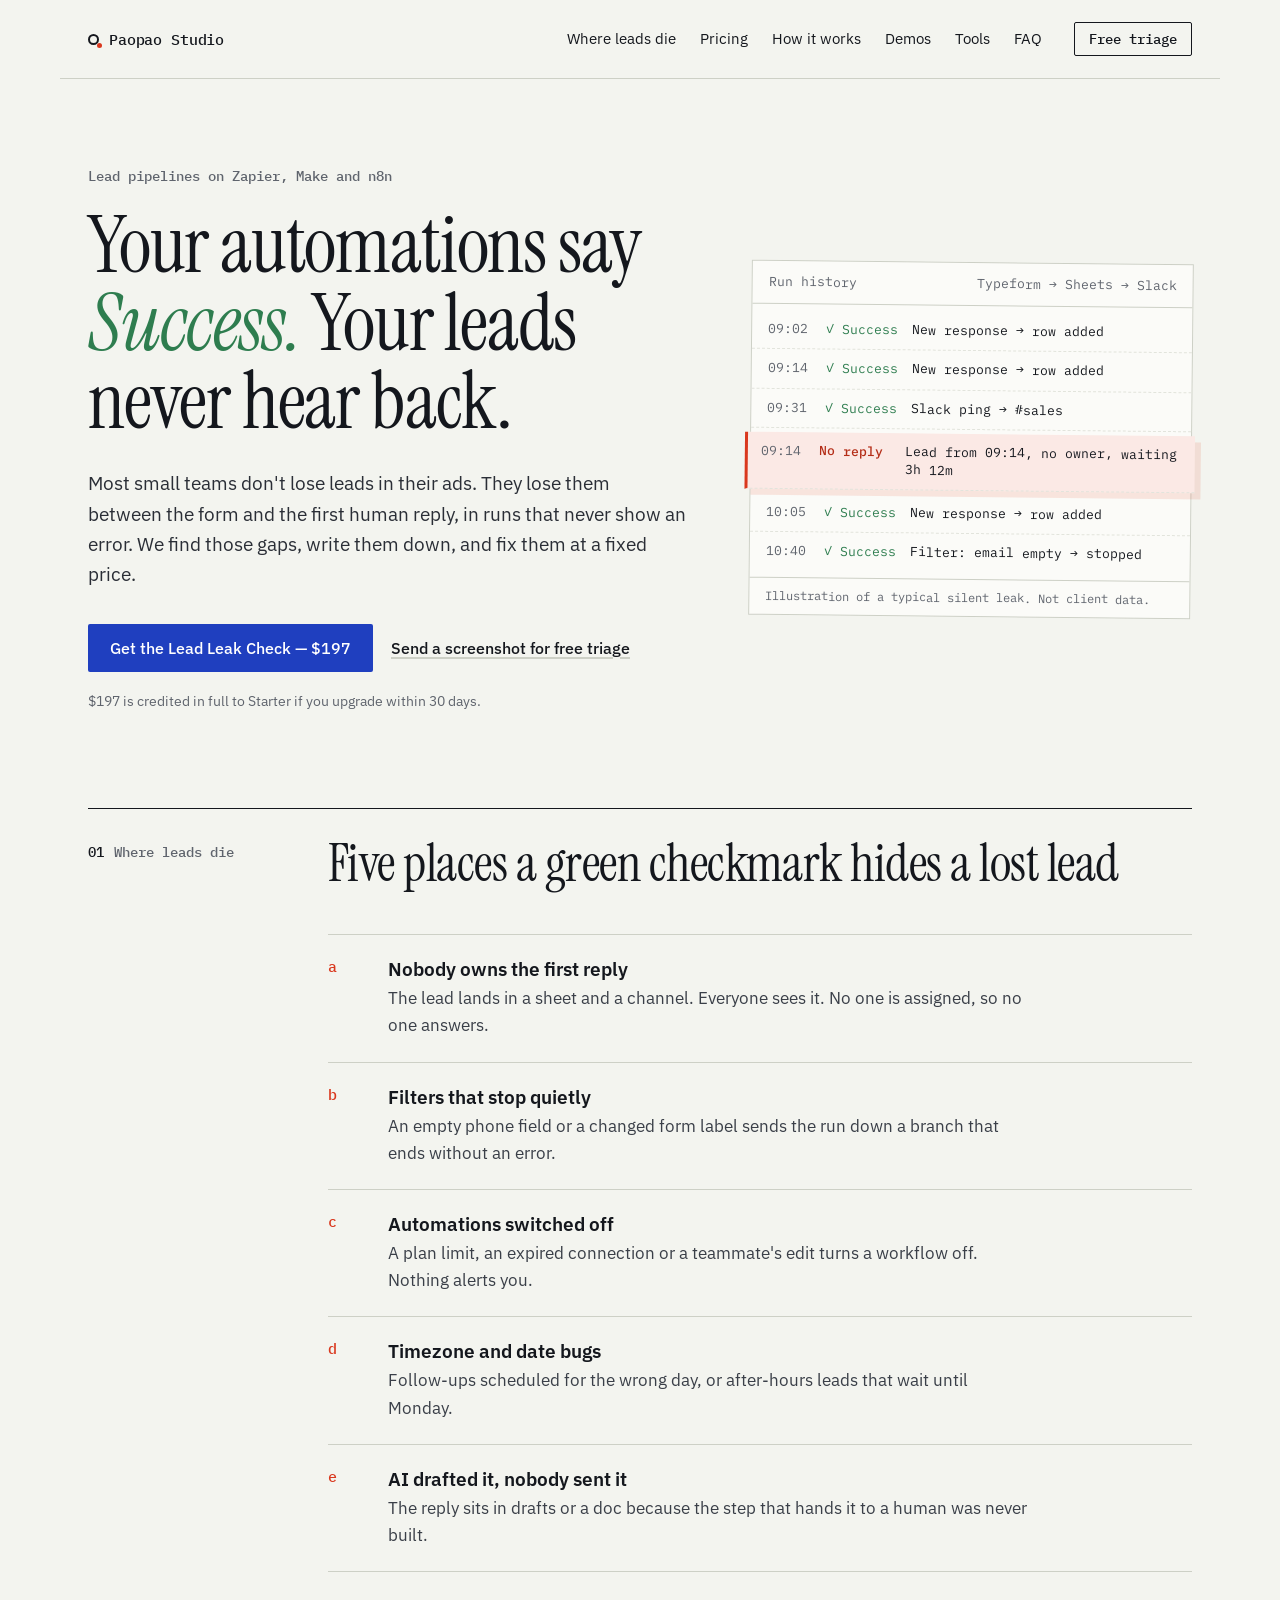
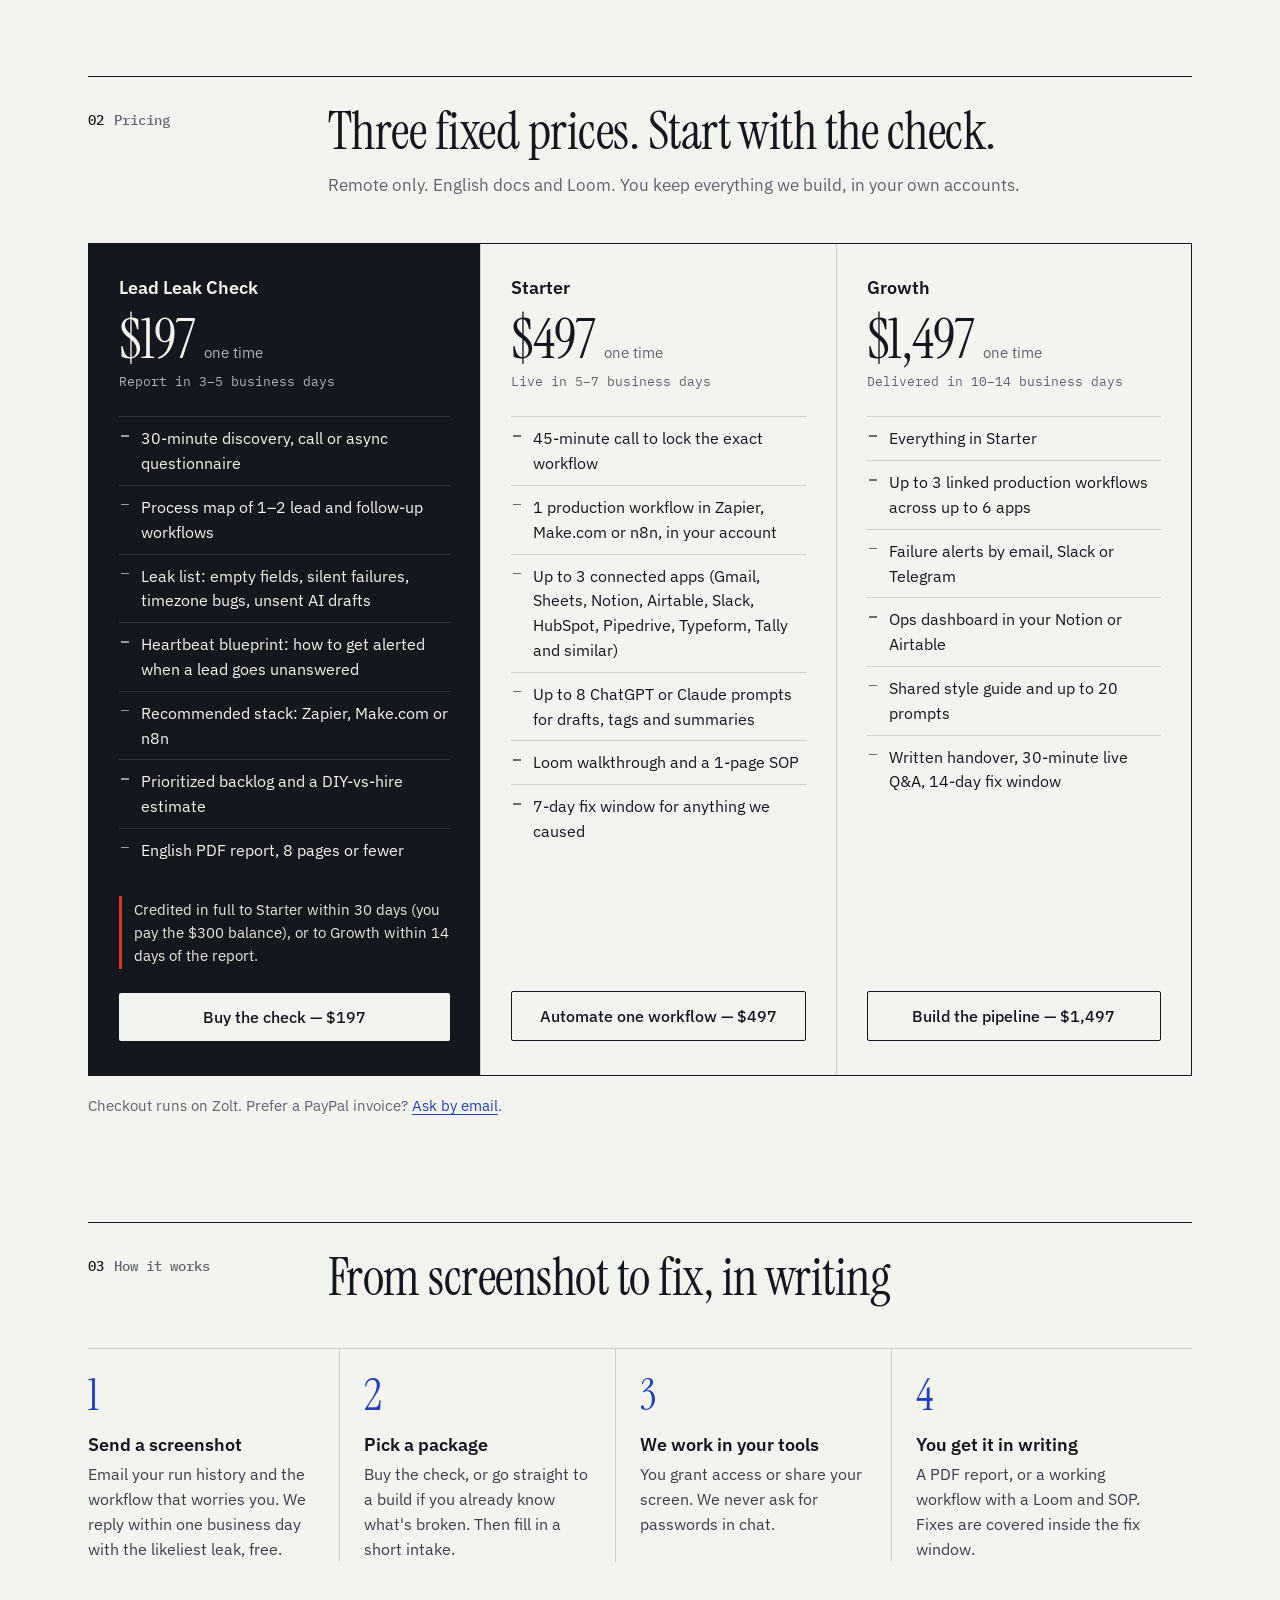
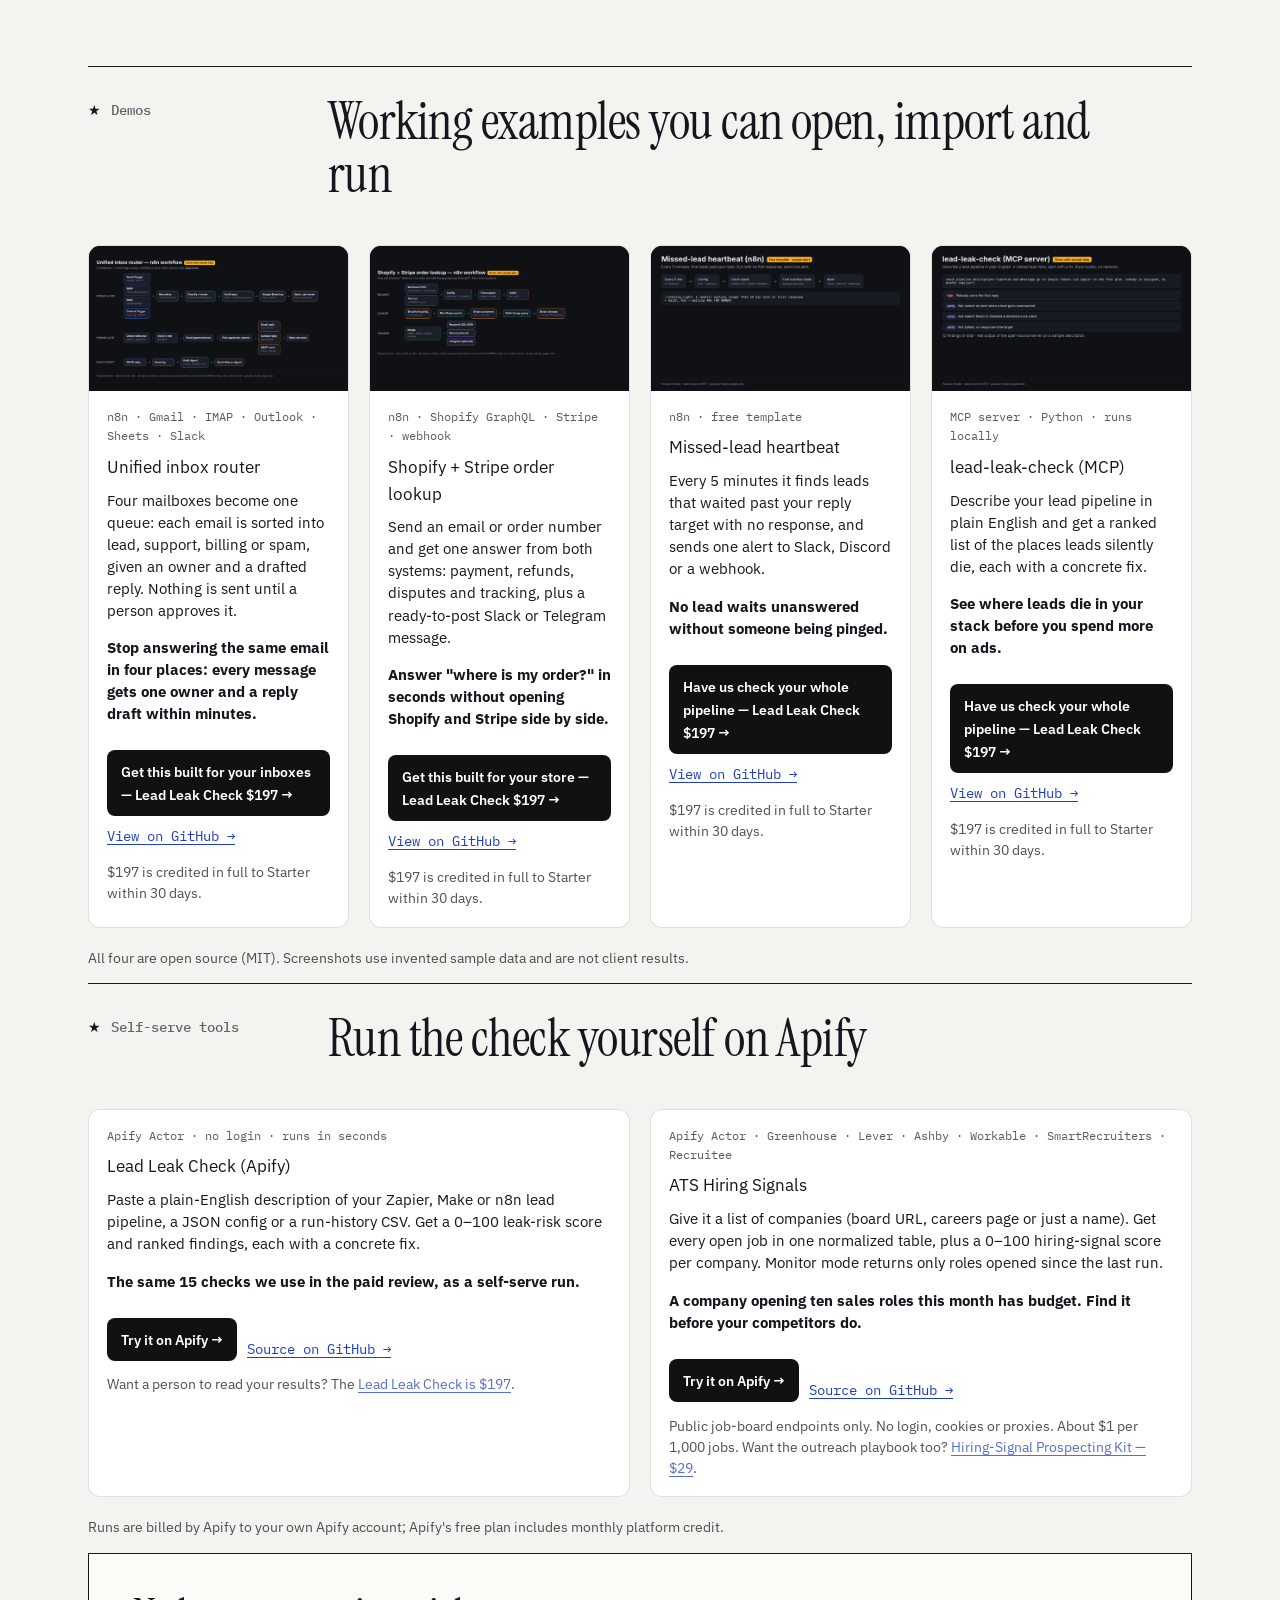
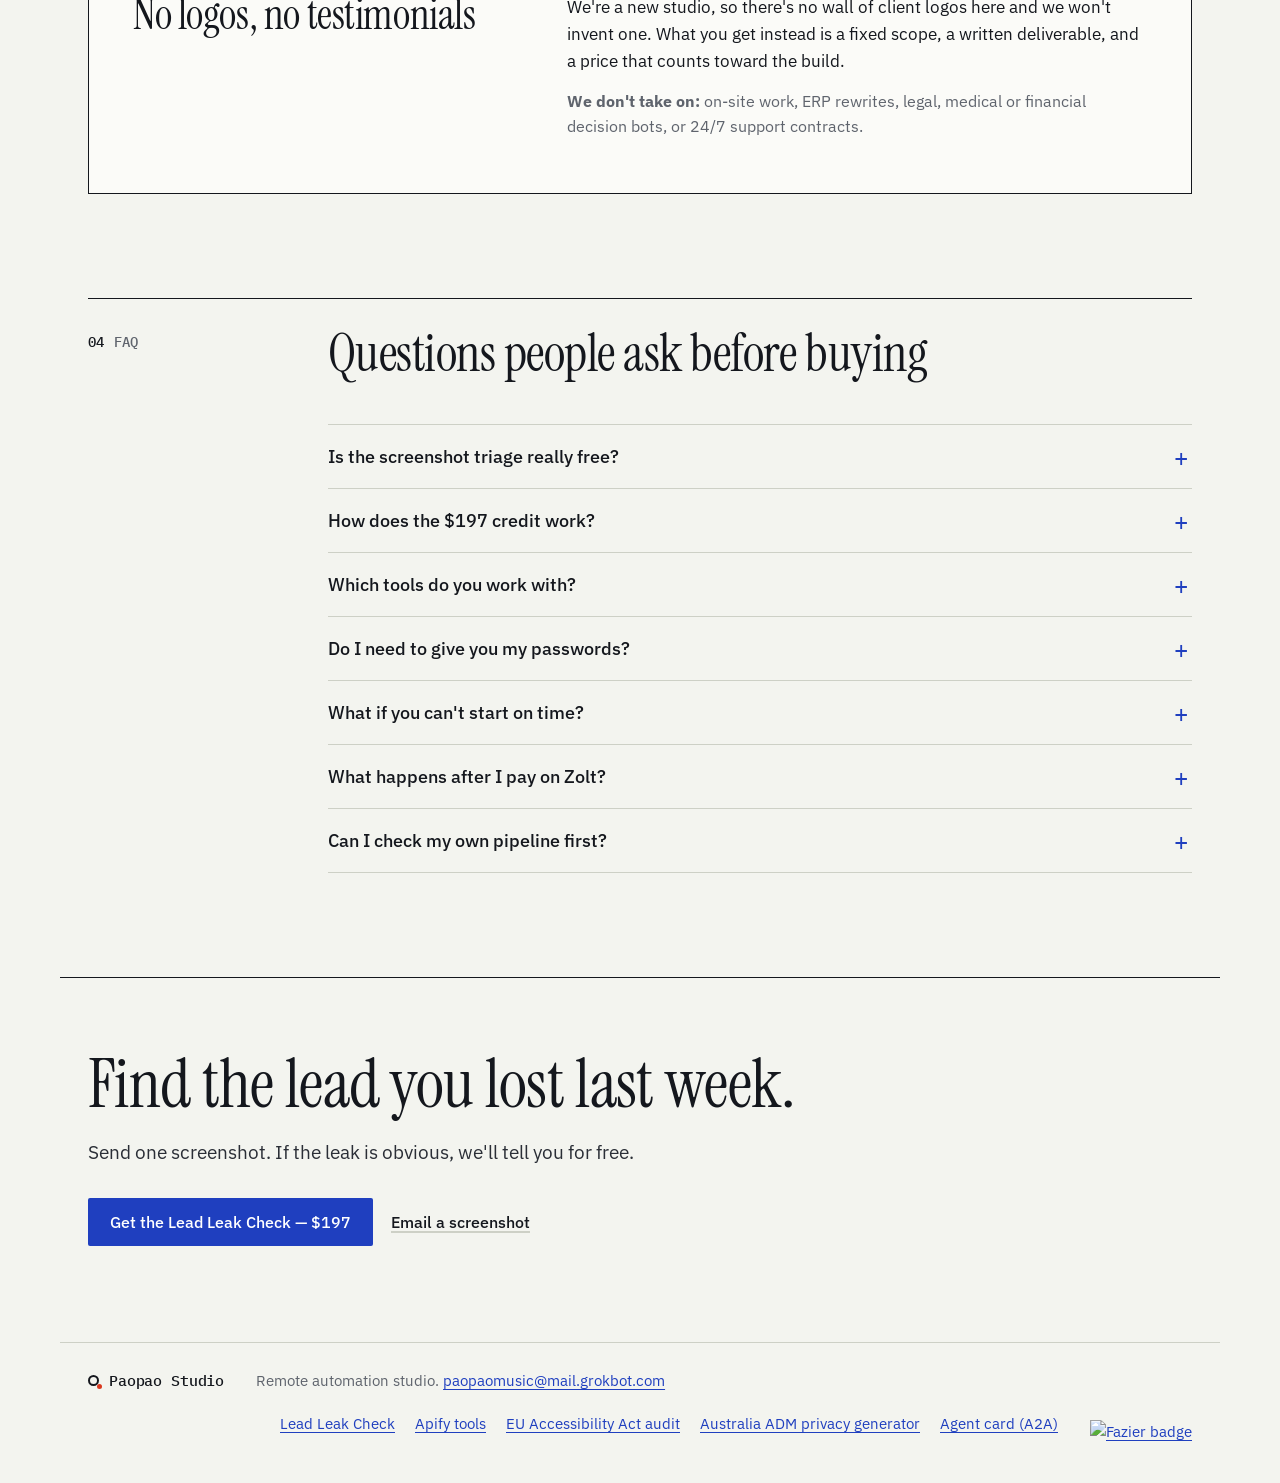
==== commit e887a3bb: "Tools: ATS Hiring Signals now live on Apify Store (PPE ~$1/1k jobs); link card to Apify" ====
--- a/index.html
+++ b/index.html
@@ -259,8 +259,8 @@
         <h3>ATS Hiring Signals</h3>
         <p>Give it a list of companies (board URL, careers page or just a name). Get every open job in one normalized table, plus a 0–100 hiring-signal score per company. Monitor mode returns only roles opened since the last run.</p>
         <p class="demo-value"><strong>A company opening ten sales roles this month has budget. Find it before your competitors do.</strong></p>
-        <div class="demo-actions" data-apify-ats="pending"><a class="demo-buy" href="https://github.com/paopao-studio-ai/ats-hiring-signals?utm_source=paopao_site&amp;utm_medium=tools" target="_blank" rel="noopener">See it on GitHub →</a><a class="go" href="https://apify.com/goldenrod_serrano" target="_blank" rel="noopener">Apify Store listing coming soon →</a></div>
-        <p class="demo-credit">Public job-board endpoints only. No login, cookies or proxies. Want the outreach playbook too? <a href="https://zolt.me/product/7ee8be7d-5d1b-4c56-aa3b-9fe7ecfb287b?utm_source=paopao_site&amp;utm_medium=tools&amp;utm_campaign=hiring_kit_1029">Hiring-Signal Prospecting Kit — $29</a>.</p></div></div>
+        <div class="demo-actions"><a class="demo-buy" href="https://apify.com/goldenrod_serrano/ats-hiring-signals?utm_source=paopao_site&amp;utm_medium=tools&amp;utm_campaign=apify_1029" target="_blank" rel="noopener">Try it on Apify →</a><a class="go" href="https://github.com/paopao-studio-ai/ats-hiring-signals" target="_blank" rel="noopener">Source on GitHub →</a></div>
+        <p class="demo-credit">Public job-board endpoints only. No login, cookies or proxies. About $1 per 1,000 jobs. Want the outreach playbook too? <a href="https://zolt.me/product/7ee8be7d-5d1b-4c56-aa3b-9fe7ecfb287b?utm_source=paopao_site&amp;utm_medium=tools&amp;utm_campaign=hiring_kit_1029">Hiring-Signal Prospecting Kit — $29</a>.</p></div></div>
   </div>
   <p class="demo-note">Runs are billed by Apify to your own Apify account; Apify's free plan includes monthly platform credit.</p>
 </section>
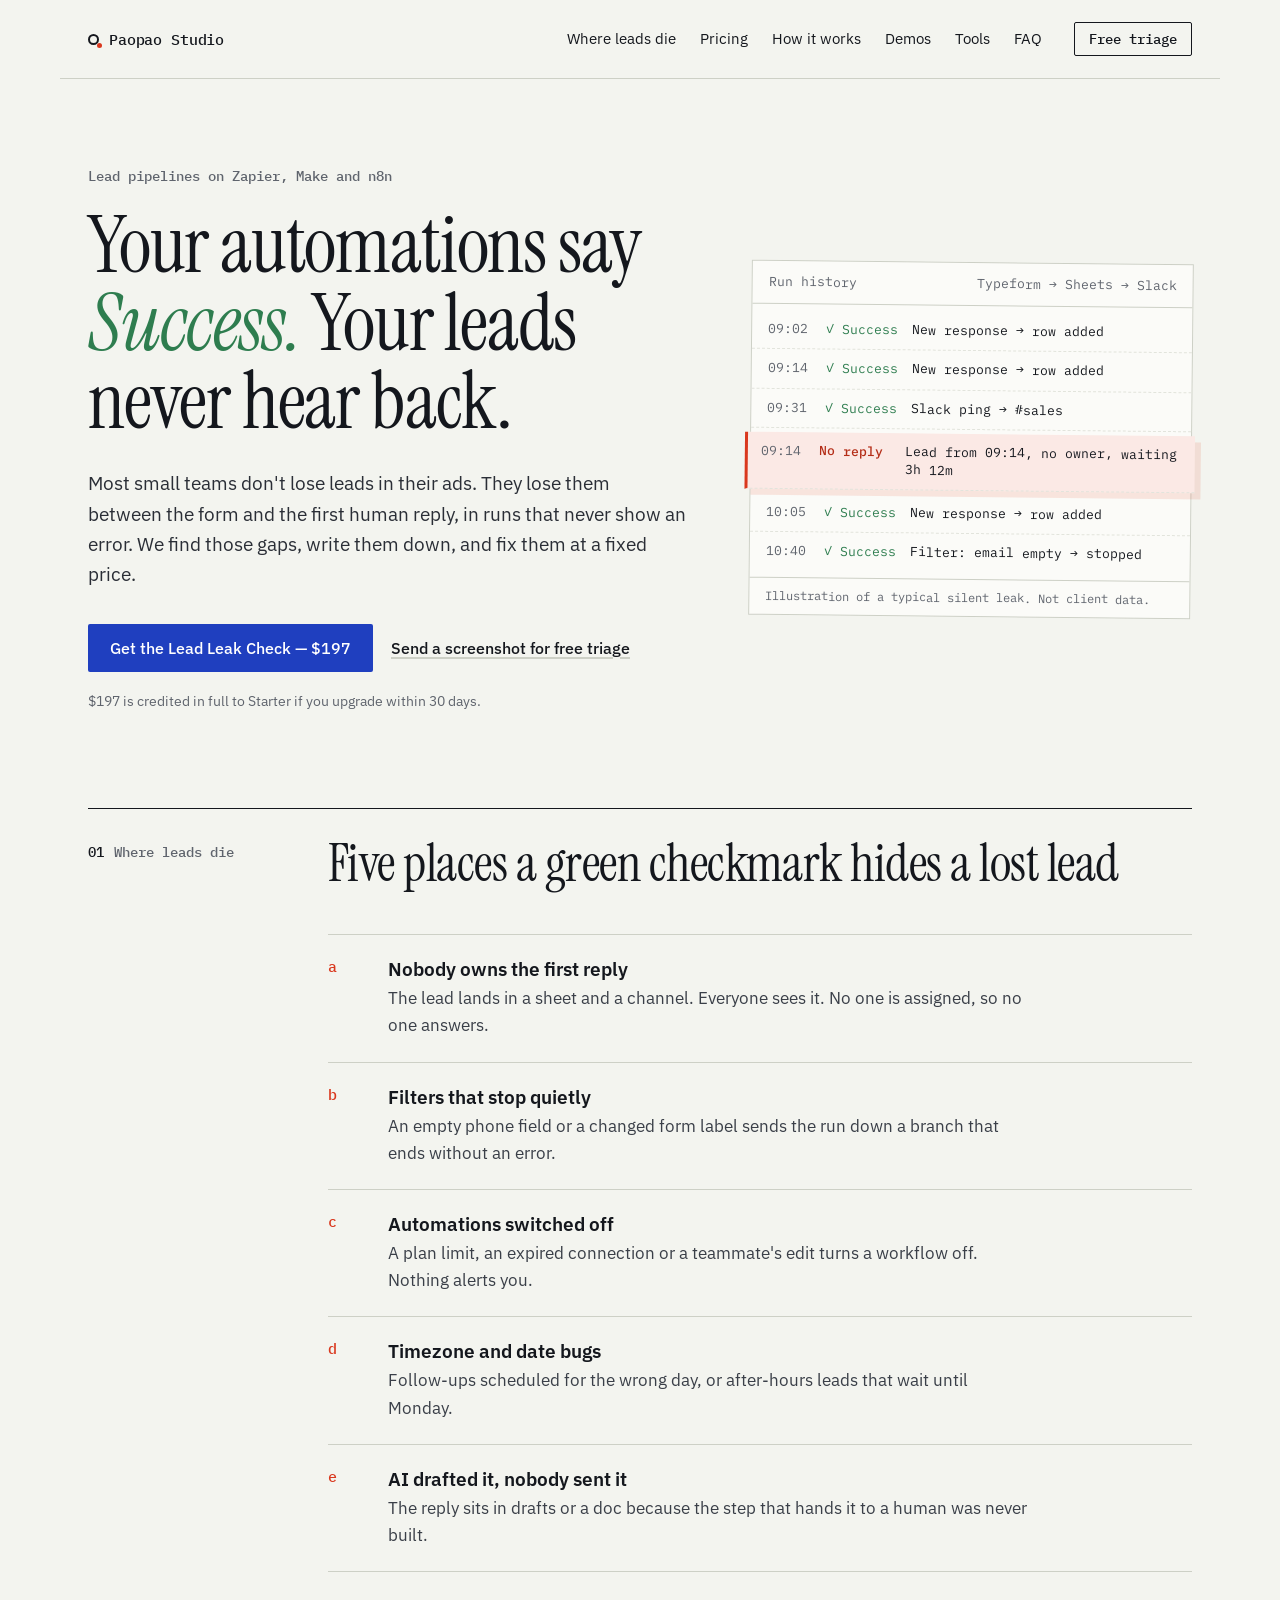
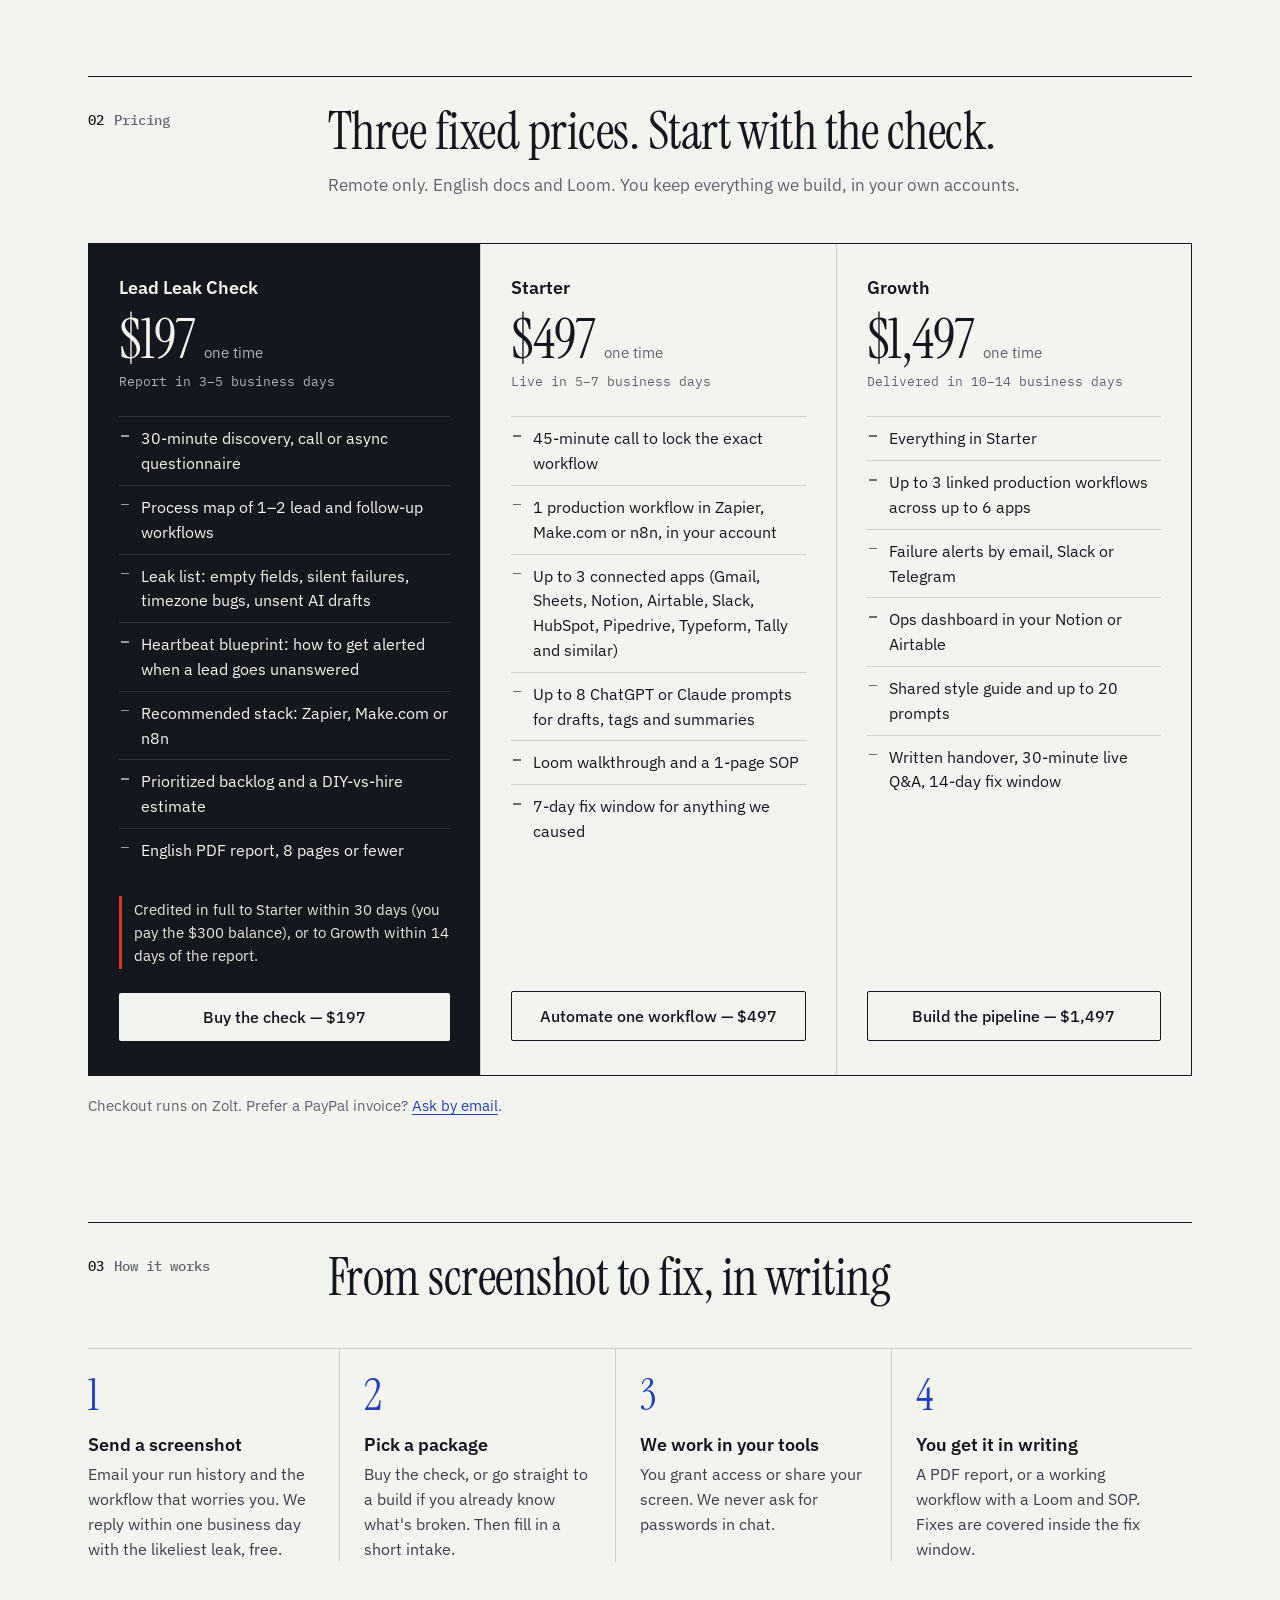
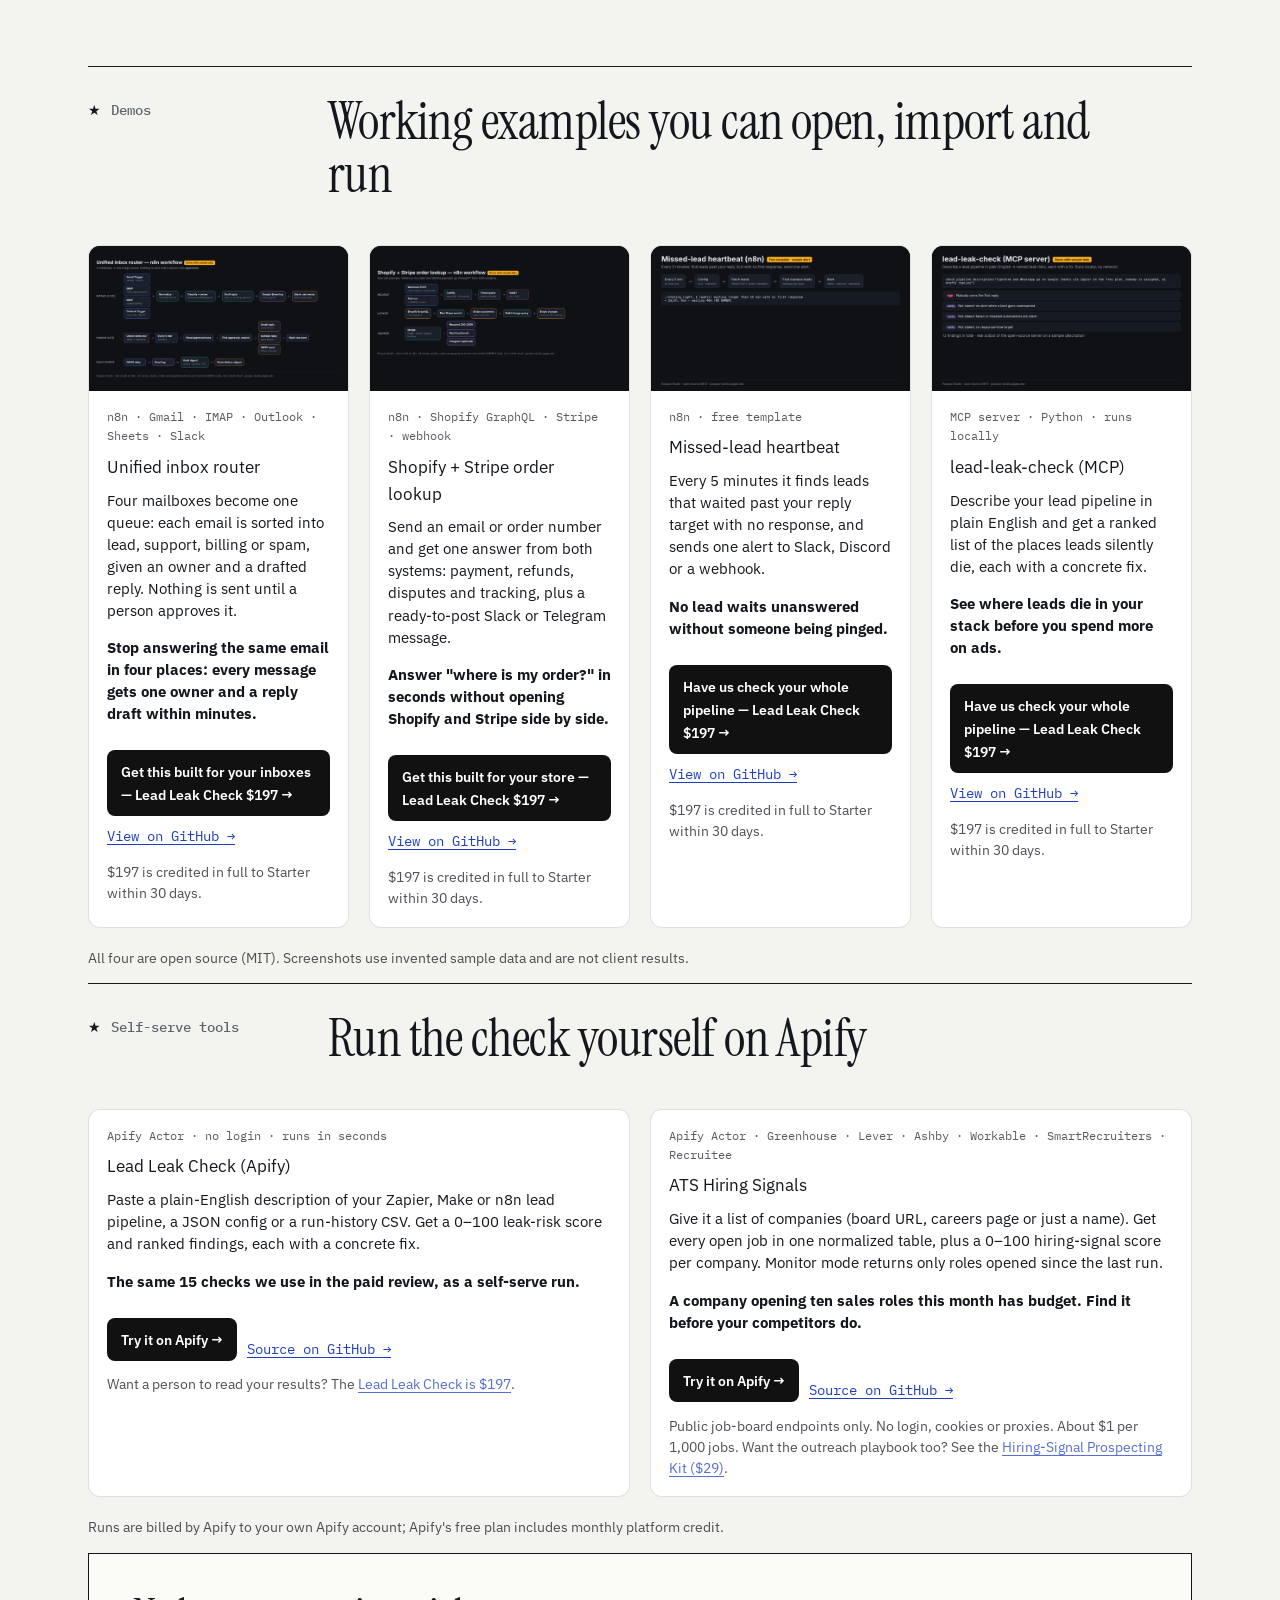
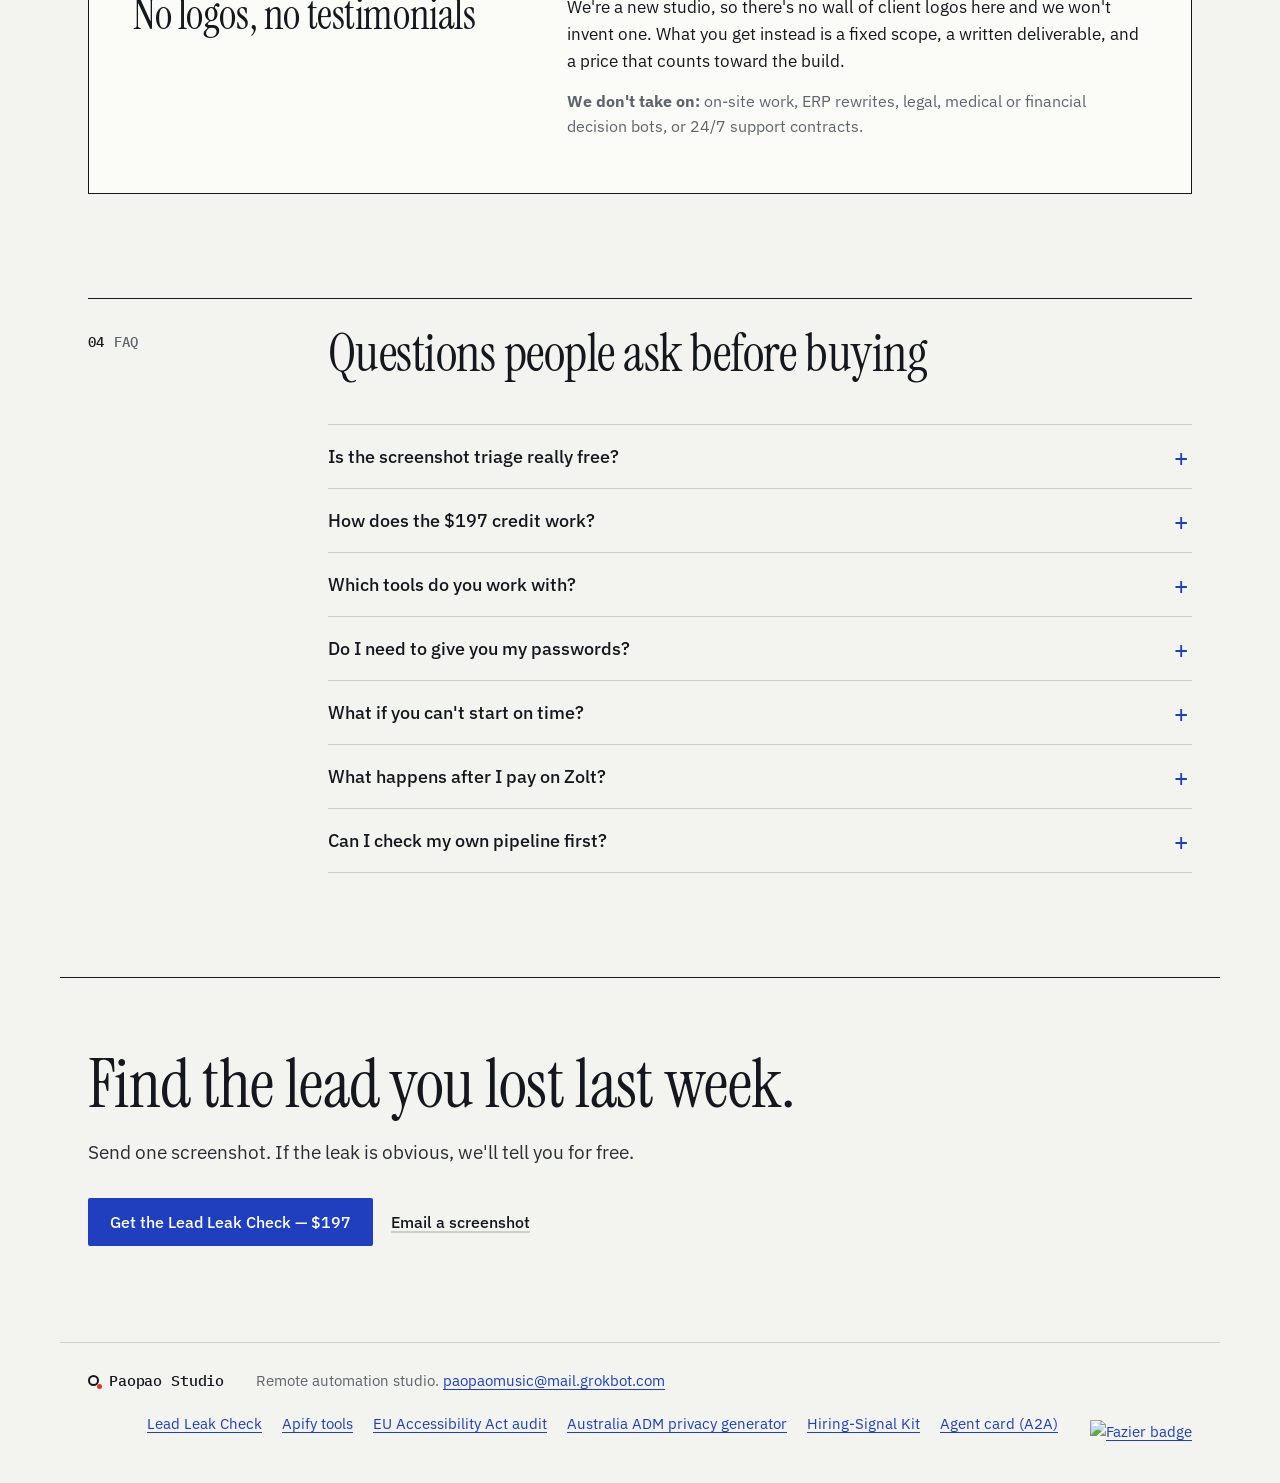
==== commit 206082d6: "Link /hiring-signal/ from Tools card, footer and 404" ====
--- a/index.html
+++ b/index.html
@@ -260,7 +260,7 @@
         <p>Give it a list of companies (board URL, careers page or just a name). Get every open job in one normalized table, plus a 0–100 hiring-signal score per company. Monitor mode returns only roles opened since the last run.</p>
         <p class="demo-value"><strong>A company opening ten sales roles this month has budget. Find it before your competitors do.</strong></p>
         <div class="demo-actions"><a class="demo-buy" href="https://apify.com/goldenrod_serrano/ats-hiring-signals?utm_source=paopao_site&amp;utm_medium=tools&amp;utm_campaign=apify_1029" target="_blank" rel="noopener">Try it on Apify →</a><a class="go" href="https://github.com/paopao-studio-ai/ats-hiring-signals" target="_blank" rel="noopener">Source on GitHub →</a></div>
-        <p class="demo-credit">Public job-board endpoints only. No login, cookies or proxies. About $1 per 1,000 jobs. Want the outreach playbook too? <a href="https://zolt.me/product/7ee8be7d-5d1b-4c56-aa3b-9fe7ecfb287b?utm_source=paopao_site&amp;utm_medium=tools&amp;utm_campaign=hiring_kit_1029">Hiring-Signal Prospecting Kit — $29</a>.</p></div></div>
+        <p class="demo-credit">Public job-board endpoints only. No login, cookies or proxies. About $1 per 1,000 jobs. Want the outreach playbook too? See the <a href="hiring-signal/">Hiring-Signal Prospecting Kit ($29)</a>.</p></div></div>
   </div>
   <p class="demo-note">Runs are billed by Apify to your own Apify account; Apify's free plan includes monthly platform credit.</p>
 </section>
@@ -324,7 +324,7 @@
 <footer class="foot wrap">
   <p class="mark"><span class="mark-dot" aria-hidden="true"></span>Paopao Studio</p>
   <p>Remote automation studio. <a href="mailto:paopaomusic@mail.grokbot.com">paopaomusic@mail.grokbot.com</a></p>
-  <p class="foot-links"><a href="https://zolt.me/product/e8fefeba-6506-4d29-a91e-48f5066eef60?utm_source=paopao_site&amp;utm_medium=landing&amp;utm_campaign=lead_leak_1029&amp;utm_content=footer">Lead Leak Check</a> <a href="#tools">Apify tools</a> <a href="eaa-audit/">EU Accessibility Act audit</a> <a href="au-adm/">Australia ADM privacy generator</a> <a href=".well-known/agent-card.json">Agent card (A2A)</a></p>
+  <p class="foot-links"><a href="https://zolt.me/product/e8fefeba-6506-4d29-a91e-48f5066eef60?utm_source=paopao_site&amp;utm_medium=landing&amp;utm_campaign=lead_leak_1029&amp;utm_content=footer">Lead Leak Check</a> <a href="#tools">Apify tools</a> <a href="eaa-audit/">EU Accessibility Act audit</a> <a href="au-adm/">Australia ADM privacy generator</a> <a href="hiring-signal/">Hiring-Signal Kit</a> <a href=".well-known/agent-card.json">Agent card (A2A)</a></p>
 <div class="fazier-badge" style="margin-top:16px;text-align:center"><a href="https://fazier.com" target="_blank" rel="noopener"><img src="https://fazier.com/api/v1//public/badges/launch_badges.svg?badge_type=featured&theme=light" width="250" alt="Fazier badge" /></a></div>
 </footer>
 
